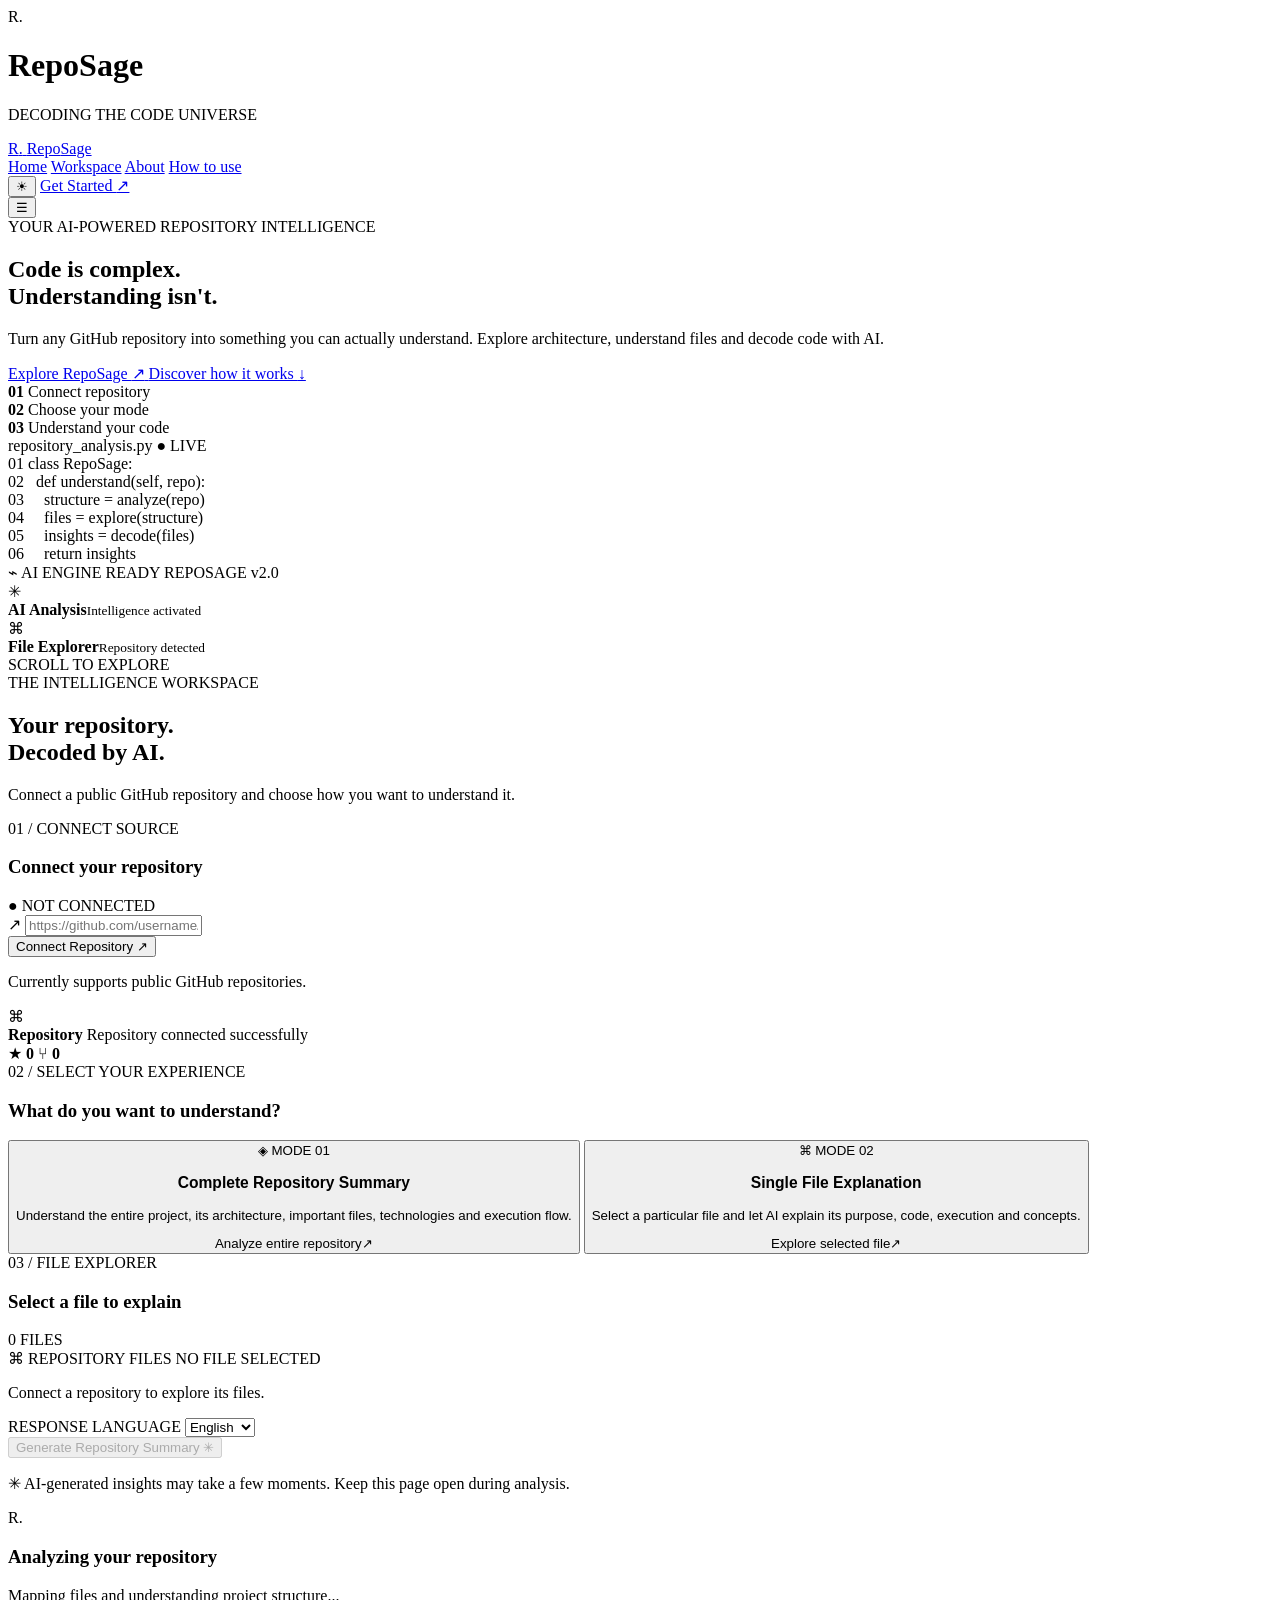
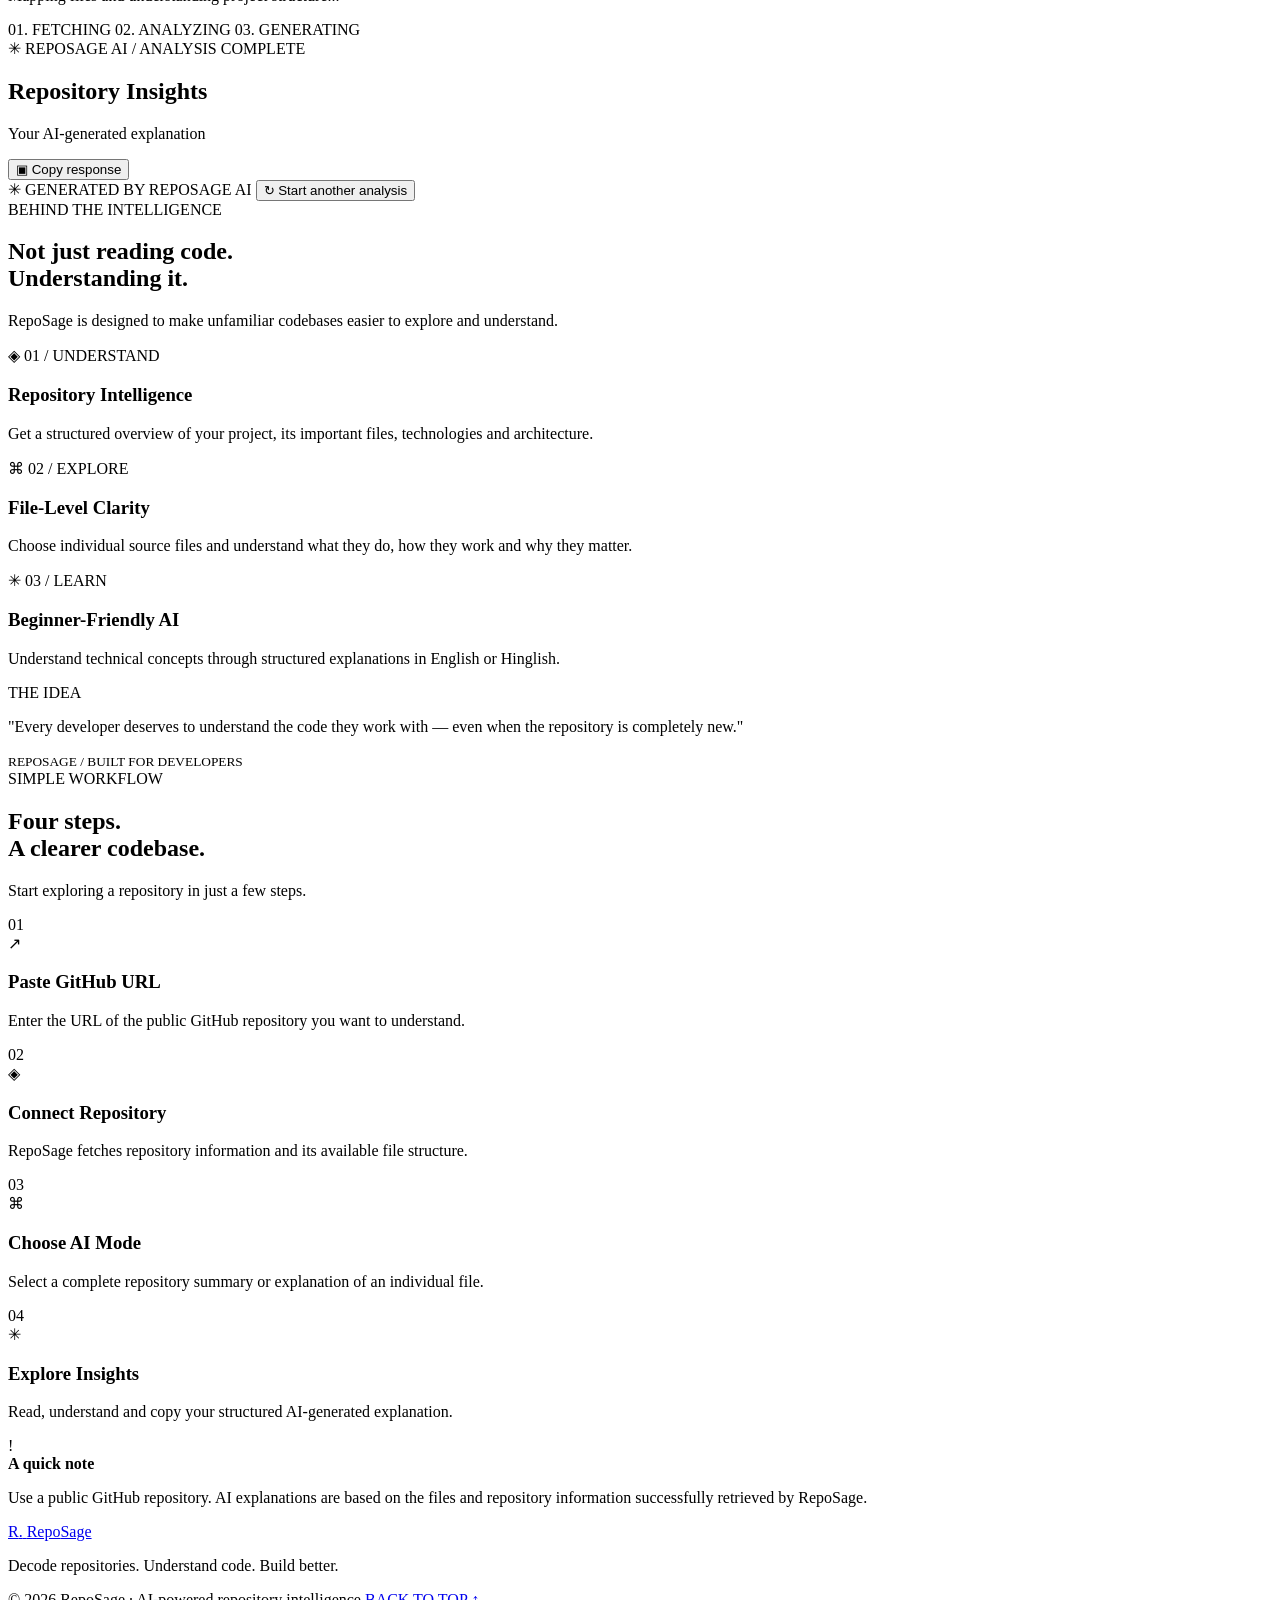
==== frontend/index.html @ 848a6dfa "HTML is created" ====
<!DOCTYPE html>
<html lang="en">
<head>
    <meta charset="UTF-8">
    <meta name="viewport" content="width=device-width, initial-scale=1.0">
    <meta name="theme-color" content="#080c0a">
    <title>RepoSage — Understand Any Repository</title>

    <link rel="preconnect" href="https://fonts.googleapis.com">
    <link rel="preconnect" href="https://fonts.gstatic.com" crossorigin>
    <link href="https://fonts.googleapis.com/css2?family=DM+Mono:wght@400;500&family=Space+Grotesk:wght@400;500;600;700&display=swap" rel="stylesheet">

    <link rel="stylesheet" href="style.css">
</head>
<body>

    <div class="intro-screen" id="introScreen">
        <div class="intro-orbit"></div>
        <div class="intro-content">
            <div class="intro-symbol">R<span>.</span></div>
            <h1>RepoSage</h1>
            <p>DECODING THE CODE UNIVERSE</p>
            <div class="intro-progress"><span></span></div>
        </div>
    </div>

    <div class="ambient ambient-one"></div>
    <div class="ambient ambient-two"></div>
    <div class="noise"></div>

    <header class="navbar" id="navbar">
        <a href="#home" class="brand">
            <span class="brand-icon">R<span>.</span></span>
            <span>Repo<span class="brand-accent">Sage</span></span>
        </a>

        <nav class="nav-links">
            <a href="#home" class="nav-link active">Home</a>
            <a href="#workspace" class="nav-link">Workspace</a>
            <a href="#about" class="nav-link">About</a>
            <a href="#how" class="nav-link">How to use</a>
        </nav>

        <div class="nav-actions">
            <button class="theme-toggle" id="themeToggle" aria-label="Toggle theme">
                <span id="themeIcon">☀</span>
            </button>
            <a href="#workspace" class="nav-cta">Get Started <span>↗</span></a>
        </div>

        <button class="mobile-menu" id="mobileMenu" aria-label="Open menu">☰</button>
    </header>

    <main>

        <!-- HERO -->
        <section class="hero section" id="home">
            <div class="hero-grid"></div>

            <div class="hero-content reveal">
                <div class="eyebrow">
                    <span class="live-dot"></span>
                    YOUR AI-POWERED REPOSITORY INTELLIGENCE
                </div>

                <h1>
                    Code is complex.<br>
                    <span class="gradient-text">Understanding</span> isn't.
                </h1>

                <p class="hero-description">
                    Turn any GitHub repository into something you can actually understand.
                    Explore architecture, understand files and decode code with AI.
                </p>

                <div class="hero-buttons">
                    <a href="#workspace" class="primary-button">
                        Explore RepoSage <span>↗</span>
                    </a>
                    <a href="#how" class="secondary-button">
                        Discover how it works <span>↓</span>
                    </a>
                </div>

                <div class="hero-stats">
                    <div>
                        <strong>01</strong>
                        <span>Connect repository</span>
                    </div>
                    <div>
                        <strong>02</strong>
                        <span>Choose your mode</span>
                    </div>
                    <div>
                        <strong>03</strong>
                        <span>Understand your code</span>
                    </div>
                </div>
            </div>

            <div class="hero-visual reveal">
                <div class="visual-glow"></div>
                <div class="code-window">
                    <div class="window-top">
                        <div class="window-dots"><i></i><i></i><i></i></div>
                        <span>repository_analysis.py</span>
                        <span class="window-status">● LIVE</span>
                    </div>
                    <div class="code-content">
                        <div><span class="line-number">01</span> <span class="code-purple">class</span> <span class="code-green">RepoSage</span>:</div>
                        <div><span class="line-number">02</span> &nbsp;&nbsp;<span class="code-purple">def</span> <span class="code-yellow">understand</span>(self, repo):</div>
                        <div><span class="line-number">03</span> &nbsp;&nbsp;&nbsp;&nbsp;structure = <span class="code-blue">analyze</span>(repo)</div>
                        <div><span class="line-number">04</span> &nbsp;&nbsp;&nbsp;&nbsp;files = <span class="code-blue">explore</span>(structure)</div>
                        <div><span class="line-number">05</span> &nbsp;&nbsp;&nbsp;&nbsp;insights = <span class="code-blue">decode</span>(files)</div>
                        <div><span class="line-number">06</span> &nbsp;&nbsp;&nbsp;&nbsp;<span class="code-purple">return</span> insights</div>
                        <div class="code-cursor"></div>
                    </div>
                    <div class="window-bottom">
                        <span>⌁ AI ENGINE READY</span>
                        <span>REPOSAGE v2.0</span>
                    </div>
                </div>

                <div class="floating-card floating-one">
                    <span class="floating-icon">✳</span>
                    <div><strong>AI Analysis</strong><small>Intelligence activated</small></div>
                </div>
                <div class="floating-card floating-two">
                    <span class="floating-icon red-icon">⌘</span>
                    <div><strong>File Explorer</strong><small>Repository detected</small></div>
                </div>
            </div>

            <div class="hero-scroll">
                <span></span> SCROLL TO EXPLORE
            </div>
        </section>

        <!-- WORKSPACE -->
        <section class="workspace section" id="workspace">
            <div class="section-heading reveal">
                <div class="eyebrow"><span class="live-dot"></span> THE INTELLIGENCE WORKSPACE</div>
                <h2>Your repository.<br><span class="gradient-text">Decoded by AI.</span></h2>
                <p>Connect a public GitHub repository and choose how you want to understand it.</p>
            </div>

            <div class="workspace-panel reveal">

                <div class="workspace-top">
                    <div>
                        <span class="panel-label">01 / CONNECT SOURCE</span>
                        <h3>Connect your repository</h3>
                    </div>
                    <span class="connection-badge" id="connectionBadge">● NOT CONNECTED</span>
                </div>

                <div class="repo-input-row">
                    <div class="input-wrap">
                        <span class="input-prefix">↗</span>
                        <input type="url" id="repoUrl" placeholder="https://github.com/username/repository" autocomplete="off">
                    </div>
                    <button class="primary-button connect-button" id="connectBtn">
                        <span>Connect Repository</span> <span>↗</span>
                    </button>
                </div>
                <p class="input-hint">Currently supports public GitHub repositories.</p>

                <div class="repo-info hidden" id="repoInfo">
                    <div class="repo-info-icon">⌘</div>
                    <div class="repo-info-text">
                        <strong id="repoName">Repository</strong>
                        <span id="repoDescription">Repository connected successfully</span>
                    </div>
                    <div class="repo-metrics">
                        <span>★ <b id="repoStars">0</b></span>
                        <span>⑂ <b id="repoForks">0</b></span>
                    </div>
                </div>

                <div class="workspace-divider"></div>

                <div class="workspace-top mode-heading">
                    <div>
                        <span class="panel-label">02 / SELECT YOUR EXPERIENCE</span>
                        <h3>What do you want to understand?</h3>
                    </div>
                </div>

                <div class="mode-grid">
                    <button class="mode-card selected" data-mode="summary" id="summaryMode">
                        <div class="mode-card-top">
                            <span class="mode-icon">◈</span>
                            <span class="mode-number">MODE 01</span>
                        </div>
                        <h3>Complete Repository Summary</h3>
                        <p>Understand the entire project, its architecture, important files, technologies and execution flow.</p>
                        <div class="mode-footer"><span>Analyze entire repository</span><span>↗</span></div>
                    </button>

                    <button class="mode-card" data-mode="file" id="fileMode">
                        <div class="mode-card-top">
                            <span class="mode-icon red-icon">⌘</span>
                            <span class="mode-number">MODE 02</span>
                        </div>
                        <h3>Single File Explanation</h3>
                        <p>Select a particular file and let AI explain its purpose, code, execution and concepts.</p>
                        <div class="mode-footer"><span>Explore selected file</span><span>↗</span></div>
                    </button>
                </div>

                <div class="file-selection hidden" id="fileSelection">
                    <div class="file-selection-heading">
                        <div>
                            <span class="panel-label">03 / FILE EXPLORER</span>
                            <h3>Select a file to explain</h3>
                        </div>
                        <span class="file-count" id="fileCount">0 FILES</span>
                    </div>

                    <div class="file-explorer">
                        <div class="file-explorer-top">
                            <span>⌘ REPOSITORY FILES</span>
                            <span id="selectedFileLabel">NO FILE SELECTED</span>
                        </div>
                        <div id="fileList" class="file-list">
                            <p class="empty-files">Connect a repository to explore its files.</p>
                        </div>
                    </div>
                </div>

                <div class="run-options">
                    <div class="language-option">
                        <label for="languageSelect">RESPONSE LANGUAGE</label>
                        <select id="languageSelect">
                            <option value="English">English</option>
                            <option value="Hinglish">Hinglish</option>
                        </select>
                    </div>
                    <button class="primary-button run-button" id="runBtn" disabled>
                        <span id="runButtonText">Generate Repository Summary</span>
                        <span>✳</span>
                    </button>
                </div>

                <p class="workspace-note">✳ AI-generated insights may take a few moments. Keep this page open during analysis.</p>
            </div>

            <!-- LOADER -->
            <div class="analysis-loader hidden" id="analysisLoader">
                <div class="loader-orbit">
                    <div class="loader-core">R<span>.</span></div>
                </div>
                <h3 id="loaderTitle">Analyzing your repository</h3>
                <p id="loaderDescription">Mapping files and understanding project structure...</p>
                <div class="loader-progress"><span></span></div>
                <div class="loader-steps">
                    <span class="loader-step active">01. FETCHING</span>
                    <span class="loader-step">02. ANALYZING</span>
                    <span class="loader-step">03. GENERATING</span>
                </div>
            </div>

            <!-- RESULT -->
            <div class="result-panel hidden" id="resultPanel">
                <div class="result-top">
                    <div>
                        <span class="panel-label">✳ REPOSAGE AI / ANALYSIS COMPLETE</span>
                        <h2 id="resultTitle">Repository Insights</h2>
                        <p id="resultMeta">Your AI-generated explanation</p>
                    </div>
                    <button class="secondary-button copy-result" id="copyResult">▣ Copy response</button>
                </div>
                <div class="result-content" id="resultContent"></div>
                <div class="result-bottom">
                    <span>✳ GENERATED BY REPOSAGE AI</span>
                    <button class="text-button" id="newAnalysis">↻ Start another analysis</button>
                </div>
            </div>
        </section>

        <!-- ABOUT -->
        <section class="about section" id="about">
            <div class="section-heading reveal">
                <div class="eyebrow"><span class="live-dot"></span> BEHIND THE INTELLIGENCE</div>
                <h2>Not just reading code.<br><span class="gradient-text">Understanding it.</span></h2>
                <p>RepoSage is designed to make unfamiliar codebases easier to explore and understand.</p>
            </div>

            <div class="about-grid">
                <article class="about-card reveal">
                    <span class="about-icon">◈</span>
                    <span class="panel-label">01 / UNDERSTAND</span>
                    <h3>Repository Intelligence</h3>
                    <p>Get a structured overview of your project, its important files, technologies and architecture.</p>
                </article>
                <article class="about-card reveal">
                    <span class="about-icon red-icon">⌘</span>
                    <span class="panel-label">02 / EXPLORE</span>
                    <h3>File-Level Clarity</h3>
                    <p>Choose individual source files and understand what they do, how they work and why they matter.</p>
                </article>
                <article class="about-card reveal">
                    <span class="about-icon">✳</span>
                    <span class="panel-label">03 / LEARN</span>
                    <h3>Beginner-Friendly AI</h3>
                    <p>Understand technical concepts through structured explanations in English or Hinglish.</p>
                </article>
            </div>

            <div class="about-statement reveal">
                <span>THE IDEA</span>
                <p>"Every developer deserves to understand the code they work with — even when the repository is completely new."</p>
                <div class="statement-line"></div>
                <small>REPOSAGE / BUILT FOR DEVELOPERS</small>
            </div>
        </section>

        <!-- HOW TO USE -->
        <section class="how section" id="how">
            <div class="section-heading reveal">
                <div class="eyebrow"><span class="live-dot"></span> SIMPLE WORKFLOW</div>
                <h2>Four steps.<br><span class="gradient-text">A clearer codebase.</span></h2>
                <p>Start exploring a repository in just a few steps.</p>
            </div>

            <div class="steps">
                <article class="step-card reveal">
                    <span class="step-number">01</span>
                    <div class="step-icon">↗</div>
                    <h3>Paste GitHub URL</h3>
                    <p>Enter the URL of the public GitHub repository you want to understand.</p>
                </article>
                <article class="step-card reveal">
                    <span class="step-number">02</span>
                    <div class="step-icon">◈</div>
                    <h3>Connect Repository</h3>
                    <p>RepoSage fetches repository information and its available file structure.</p>
                </article>
                <article class="step-card reveal">
                    <span class="step-number">03</span>
                    <div class="step-icon">⌘</div>
                    <h3>Choose AI Mode</h3>
                    <p>Select a complete repository summary or explanation of an individual file.</p>
                </article>
                <article class="step-card reveal">
                    <span class="step-number">04</span>
                    <div class="step-icon">✳</div>
                    <h3>Explore Insights</h3>
                    <p>Read, understand and copy your structured AI-generated explanation.</p>
                </article>
            </div>

            <div class="how-note reveal">
                <span>!</span>
                <div>
                    <strong>A quick note</strong>
                    <p>Use a public GitHub repository. AI explanations are based on the files and repository information successfully retrieved by RepoSage.</p>
                </div>
            </div>
        </section>

    </main>

    <footer class="footer">
        <a href="#home" class="brand">
            <span class="brand-icon">R<span>.</span></span>
            <span>Repo<span class="brand-accent">Sage</span></span>
        </a>
        <p>Decode repositories. Understand code. Build better.</p>
        <div class="footer-bottom">
            <span>© 2026 RepoSage · AI-powered repository intelligence</span>
            <a href="#home">BACK TO TOP ↑</a>
        </div>
    </footer>

    <div class="toast" id="toast"></div>

    <script src="script.js"></script>
</body>
</html>
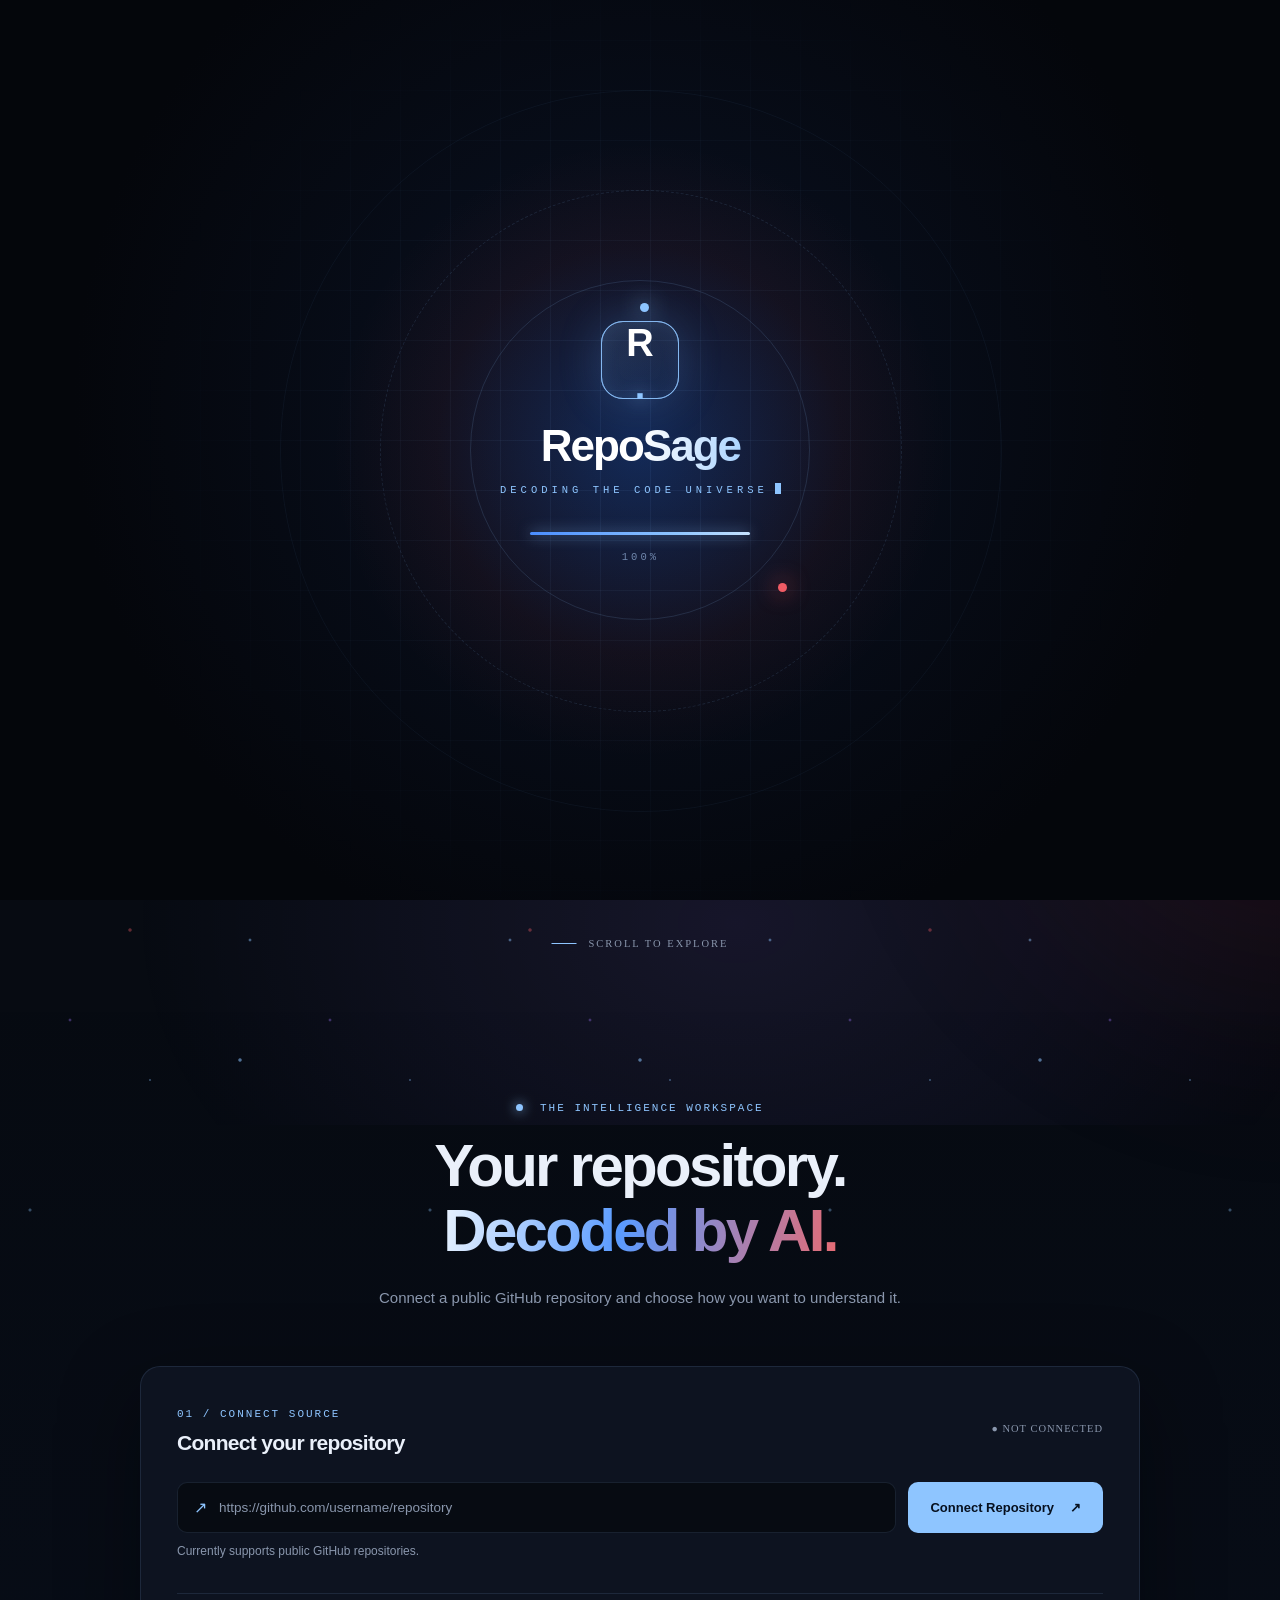
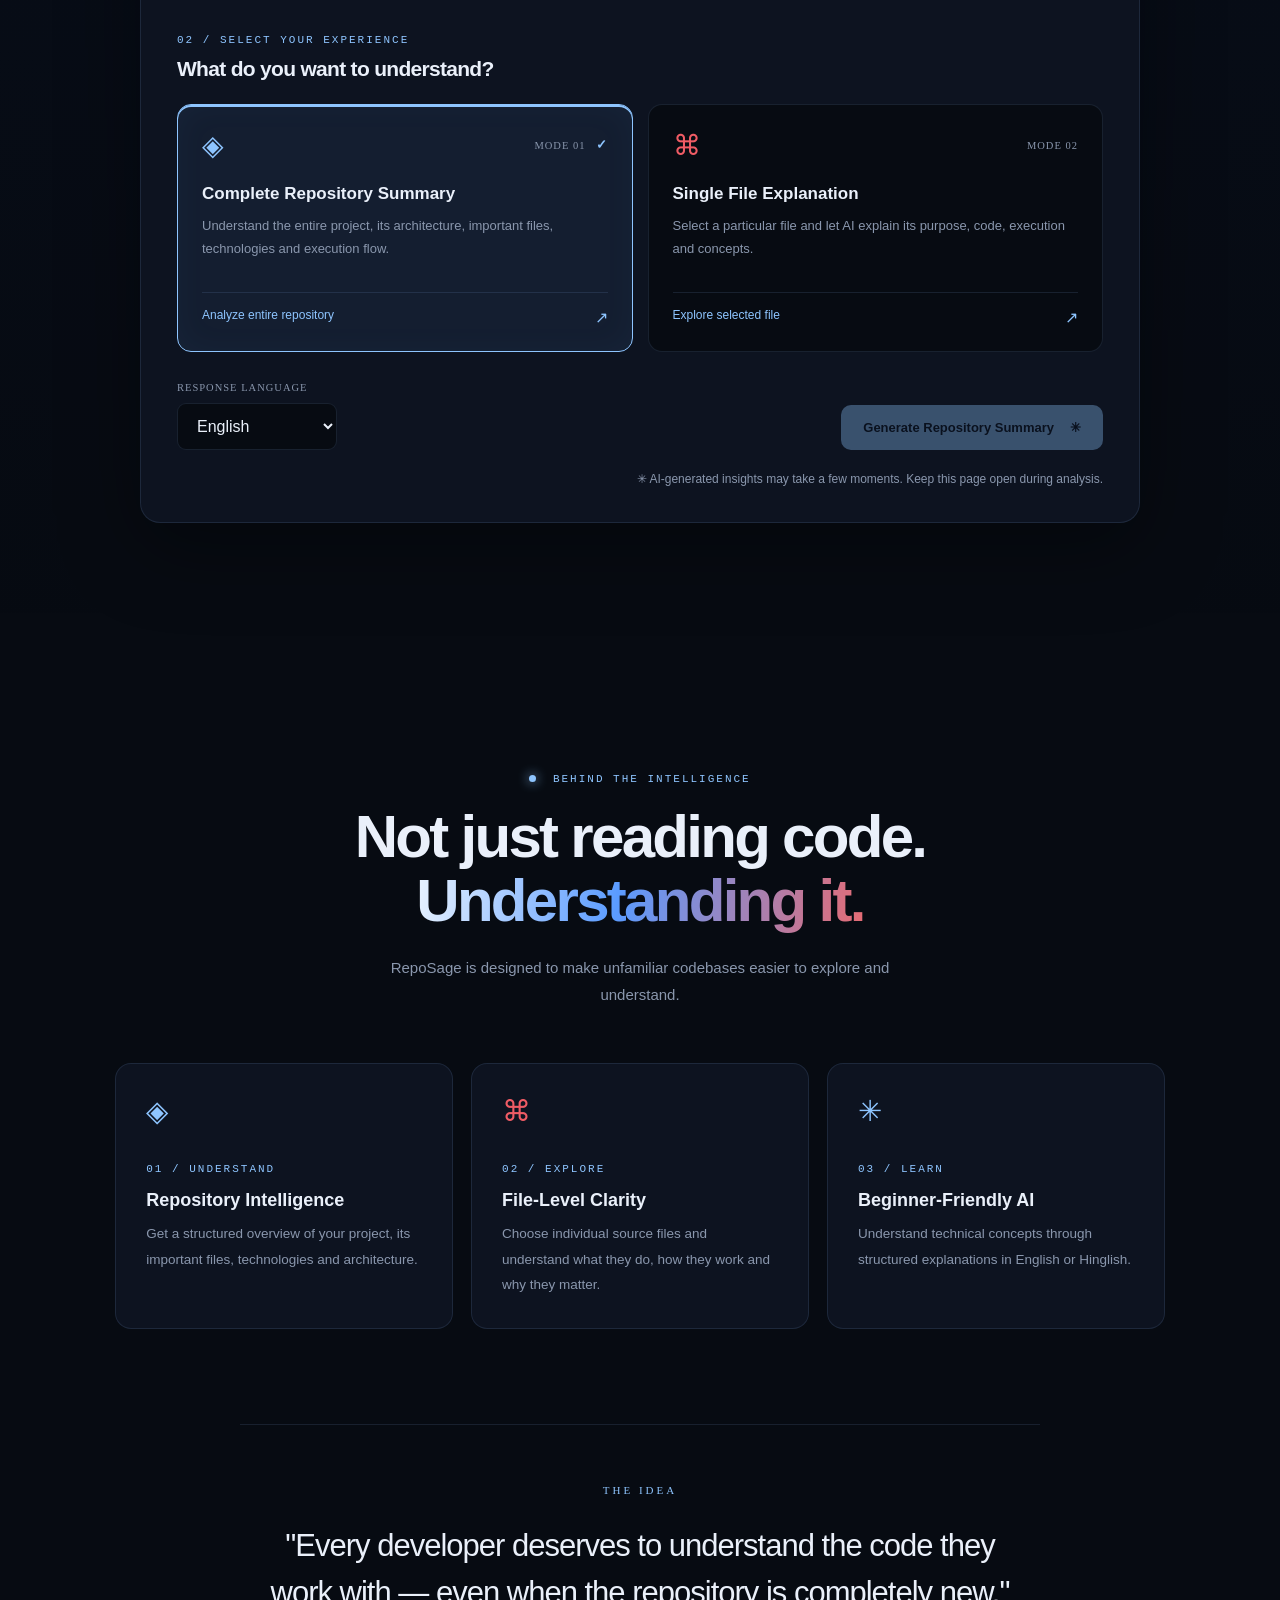
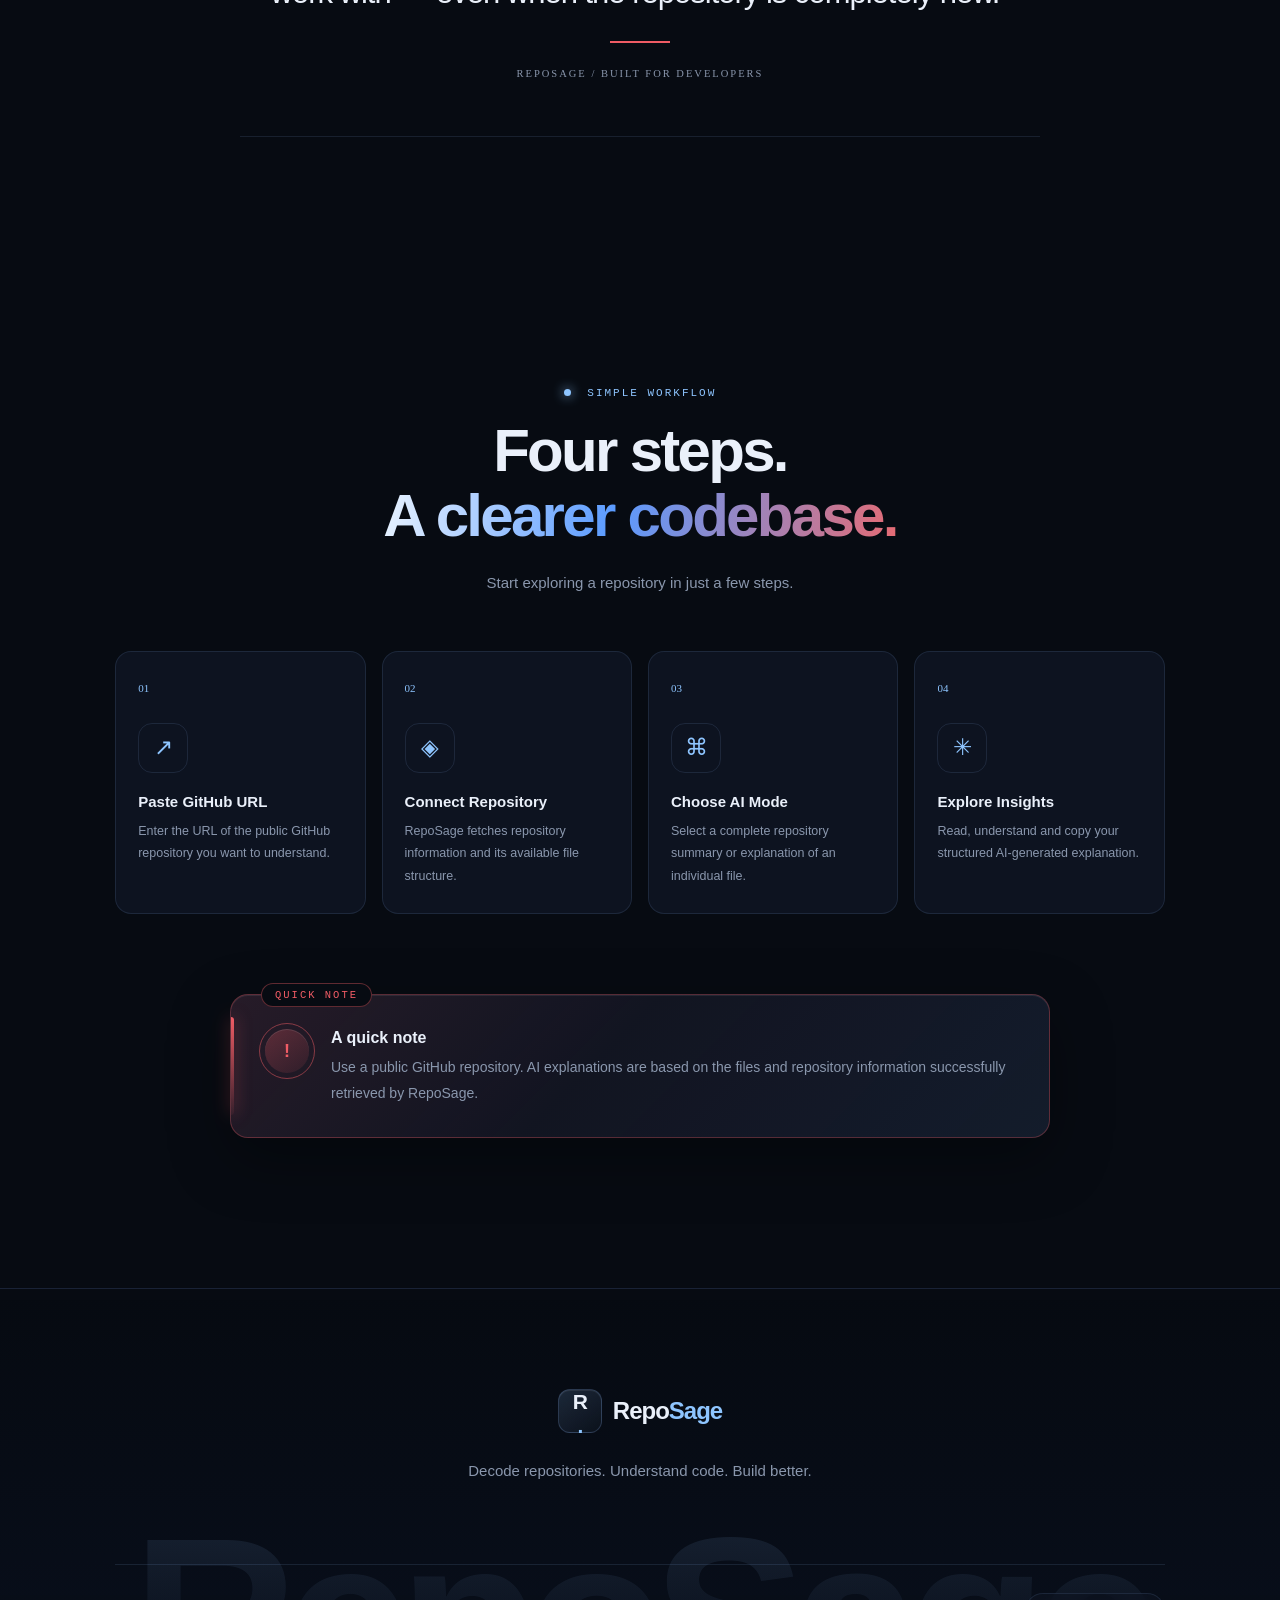
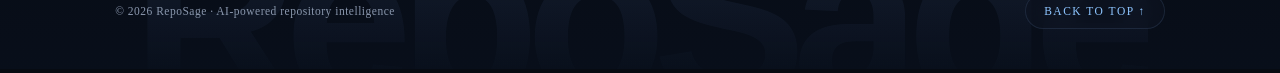
==== commit 2cced66a: "chat bot completed" ====
--- a/frontend/index.html
+++ b/frontend/index.html
@@ -39,6 +39,9 @@
             <a href="#workspace" class="nav-link">Workspace</a>
             <a href="#about" class="nav-link">About</a>
             <a href="#how" class="nav-link">How to use</a>
+            <a href="chat.html" class="nav-link ai-chat-link">
+                ✦ AI Chat
+            </a>
         </nav>
 
         <div class="nav-actions">
--- a/frontend/style.css
+++ b/frontend/style.css
@@ -0,0 +1,1409 @@
+/* ==========================================================
+   REPOSAGE 2.0 — STYLESHEET
+   ========================================================== */
+
+:root {
+    --bg: #070b12;
+    --surface: #0d1320;
+    --surface-2: #121a2a;
+    --text: #eaf0fa;
+    --muted: #8a97ad;
+    --accent: #8ec5ff;
+    --accent-dark: #4a8dff;
+    --red: #f05c65;
+    --border: rgba(140, 180, 240, .13);
+    --shadow: rgba(0, 0, 0, .35);
+    --font: "Space Grotesk", sans-serif;
+
+    /* glass */
+    --glass: rgba(14, 20, 34, .50);
+    --glass-strong: rgba(9, 13, 24, .74);
+    --glass-border: rgba(150, 190, 255, .20);
+    --glass-hi: rgba(255, 255, 255, .08);
+    --nav-solid: rgba(9, 13, 24, .96);
+
+    /* motion background */
+    --dot: 142, 197, 255;
+    --aurora-1: rgba(50, 120, 255, .20);
+    --aurora-2: rgba(240, 80, 100, .12);
+    --aurora-3: rgba(160, 120, 255, .10);
+    --grid-line: rgba(142, 197, 255, .07);
+
+    --ease: cubic-bezier(.2, .8, .2, 1);
+
+    /* card hover FX */
+    --ring: rgba(255, 255, 255, .17);
+    --sweep-core: rgba(255, 255, 255, .30);
+    --sweep-edge: rgba(255, 255, 255, .08);
+}
+
+[data-theme="light"] {
+    --bg: #f1f5fc;
+    --surface: #ffffff;
+    --surface-2: #e6edf9;
+    --text: #131d33;
+    --muted: #55637f;
+    --accent: #2a6bf0;
+    --accent-dark: #1b4fcf;
+    --red: #cf3c4a;
+    --border: rgba(25, 60, 140, .16);
+    --shadow: rgba(20, 40, 90, .10);
+
+    --glass: rgba(255, 255, 255, .55);
+    --glass-strong: rgba(255, 255, 255, .78);
+    --glass-border: rgba(25, 60, 140, .18);
+    --glass-hi: rgba(255, 255, 255, .85);
+    --nav-solid: rgba(255, 255, 255, .97);
+
+    --dot: 42, 107, 240;
+    --aurora-1: rgba(50, 120, 255, .22);
+    --aurora-2: rgba(240, 90, 110, .12);
+    --aurora-3: rgba(140, 90, 255, .14);
+    --grid-line: rgba(42, 107, 240, .08);
+
+    --ring: rgba(42, 107, 240, .24);
+    --sweep-core: rgba(42, 107, 240, .20);
+    --sweep-edge: rgba(42, 107, 240, .06);
+}
+
+* {
+    margin: 0;
+    padding: 0;
+    box-sizing: border-box;
+}
+
+html { scroll-behavior: smooth; scroll-padding-top: 100px; }
+
+body {
+    font-family: var(--font);
+    background: var(--bg);
+    color: var(--text);
+    overflow-x: hidden;
+    transition: background .35s, color .35s;
+}
+
+button, input, select { font: inherit; }
+button, a { -webkit-tap-highlight-color: transparent; }
+a { color: inherit; text-decoration: none; }
+button { cursor: pointer; }
+.hidden { display: none !important; }
+
+::selection { background: var(--accent); color: #06101f; }
+
+:focus-visible { outline: 2px solid var(--accent); outline-offset: 3px; }
+.input-wrap input:focus-visible { outline: none; }
+
+/* ==========================================================
+   MOTION BACKGROUND
+   ========================================================== */
+
+/* aurora */
+body::before {
+    content: "";
+    position: fixed;
+    inset: -25%;
+    z-index: -4;
+    pointer-events: none;
+    background:
+        radial-gradient(40% 40% at 25% 25%, var(--aurora-1), transparent 70%),
+        radial-gradient(35% 35% at 78% 30%, var(--aurora-2), transparent 70%),
+        radial-gradient(45% 45% at 55% 85%, var(--aurora-3), transparent 70%);
+    animation: auroraDrift 26s ease-in-out infinite alternate;
+}
+
+/* drifting grid */
+body::after {
+    content: "";
+    position: fixed;
+    top: -64px;
+    left: 0;
+    width: 100%;
+    height: calc(100% + 64px);
+    z-index: -3;
+    pointer-events: none;
+    background-image:
+        linear-gradient(var(--grid-line) 1px, transparent 1px),
+        linear-gradient(90deg, var(--grid-line) 1px, transparent 1px);
+    background-size: 64px 64px;
+    -webkit-mask-image: radial-gradient(ellipse 80% 70% at 50% 40%, #000 20%, transparent 85%);
+    mask-image: radial-gradient(ellipse 80% 70% at 50% 40%, #000 20%, transparent 85%);
+    animation: gridDrift 10s linear infinite;
+}
+
+/* floating particles — slow layer */
+html::before {
+    content: "";
+    position: fixed;
+    left: 0;
+    top: 0;
+    width: 100%;
+    height: calc(100% + 400px);
+    z-index: -2;
+    pointer-events: none;
+    background-image:
+        radial-gradient(circle, rgba(var(--dot), .55) 1.2px, transparent 2.2px),
+        radial-gradient(circle, rgba(var(--dot), .35) 1px, transparent 2px),
+        radial-gradient(circle, rgba(240, 92, 101, .38) 1.2px, transparent 2.2px);
+    background-size: 400px 400px;
+    background-position: 40px 60px, 230px 210px, 330px 330px;
+    animation: particlesRise 70s linear infinite;
+}
+
+/* floating particles — fast layer */
+html::after {
+    content: "";
+    position: fixed;
+    left: 0;
+    top: 0;
+    width: 100%;
+    height: calc(100% + 260px);
+    z-index: -2;
+    pointer-events: none;
+    background-image:
+        radial-gradient(circle, rgba(var(--dot), .45) 1px, transparent 1.8px),
+        radial-gradient(circle, rgba(var(--dot), .30) .8px, transparent 1.6px),
+        radial-gradient(circle, rgba(160, 120, 255, .35) 1px, transparent 1.8px);
+    background-size: 260px 260px;
+    background-position: 120px 30px, 20px 170px, 200px 110px;
+    animation: particlesRise2 38s linear infinite, twinkle 5s ease-in-out infinite alternate;
+}
+
+@keyframes auroraDrift {
+    0%   { transform: translate3d(0, 0, 0) rotate(0deg) scale(1); }
+    50%  { transform: translate3d(4%, -3%, 0) rotate(8deg) scale(1.12); }
+    100% { transform: translate3d(-4%, 4%, 0) rotate(-6deg) scale(1.05); }
+}
+@keyframes gridDrift { to { transform: translateY(64px); } }
+@keyframes particlesRise { to { transform: translateY(-400px); } }
+@keyframes particlesRise2 { to { transform: translateY(-260px); } }
+@keyframes twinkle { from { opacity: .45; } to { opacity: 1; } }
+
+.noise {
+    position: fixed;
+    inset: 0;
+    z-index: 100;
+    pointer-events: none;
+    opacity: .025;
+    background-image: url("data:image/svg+xml,%3Csvg viewBox='0 0 180 180' xmlns='http://www.w3.org/2000/svg'%3E%3Cfilter id='n'%3E%3CfeTurbulence type='fractalNoise' baseFrequency='.8' numOctaves='3' stitchTiles='stitch'/%3E%3C/filter%3E%3Crect width='100%25' height='100%25' filter='url(%23n)' opacity='.5'/%3E%3C/svg%3E");
+}
+
+.ambient {
+    position: fixed;
+    width: 520px;
+    height: 520px;
+    border-radius: 50%;
+    filter: blur(130px);
+    opacity: .15;
+    pointer-events: none;
+    z-index: -1;
+    animation: ambientFloat 12s ease-in-out infinite alternate;
+}
+.ambient-one { background: #4a8dff; top: 5%; left: -250px; }
+.ambient-two { background: #a51f36; right: -280px; top: 50%; animation-delay: -5s; }
+
+@keyframes ambientFloat {
+    from { transform: translate(0, 0) scale(.9); }
+    to { transform: translate(100px, 80px) scale(1.25); }
+}
+
+/* ==========================================================
+   INTRO / STARTING ANIMATION
+   ========================================================== */
+
+@property --pct {
+    syntax: "<integer>";
+    initial-value: 0;
+    inherits: false;
+}
+
+.intro-screen {
+    position: fixed;
+    inset: 0;
+    overflow: hidden;
+    background: radial-gradient(circle at 50% 45%, #0a1224 0%, #04060b 70%);
+    z-index: 1000;
+    display: grid;
+    place-items: center;
+    clip-path: circle(150% at 50% 50%);
+    transition: clip-path 1.1s cubic-bezier(.77, 0, .18, 1), opacity .4s ease .7s, visibility 0s linear 1.2s;
+}
+.intro-screen.hide {
+    clip-path: circle(0% at 50% 50%);
+    opacity: 0;
+    visibility: hidden;
+    pointer-events: none;
+}
+
+/* moving grid */
+.intro-screen::before {
+    content: "";
+    position: absolute;
+    inset: -60px 0;
+    z-index: 0;
+    background-image:
+        linear-gradient(rgba(142, 197, 255, .08) 1px, transparent 1px),
+        linear-gradient(90deg, rgba(142, 197, 255, .08) 1px, transparent 1px);
+    background-size: 50px 50px;
+    -webkit-mask-image: radial-gradient(circle at center, #000 0%, transparent 62%);
+    mask-image: radial-gradient(circle at center, #000 0%, transparent 62%);
+    animation: introGrid 5s linear infinite;
+}
+
+/* breathing glow */
+.intro-screen::after {
+    content: "";
+    position: absolute;
+    top: 50%;
+    left: 50%;
+    width: 640px;
+    height: 640px;
+    margin: -320px 0 0 -320px;
+    border-radius: 50%;
+    z-index: 1;
+    pointer-events: none;
+    background: radial-gradient(circle, rgba(50, 120, 255, .24), rgba(240, 80, 100, .05) 45%, transparent 68%);
+    animation: introGlow 3s ease-in-out infinite alternate;
+}
+
+.intro-content {
+    text-align: center;
+    position: relative;
+    z-index: 3;
+    animation: introAppear 1s ease both;
+}
+.intro-screen.hide .intro-content { animation: introExit .6s ease forwards; }
+
+/* extra rings around the logo block */
+.intro-content::before,
+.intro-content::after {
+    content: "";
+    position: absolute;
+    top: 50%;
+    left: 50%;
+    border-radius: 50%;
+    pointer-events: none;
+    z-index: -1;
+}
+.intro-content::before {
+    width: 520px; height: 520px;
+    margin: -260px 0 0 -260px;
+    border: 1px dashed rgba(142, 197, 255, .12);
+    animation: spinReverse 28s linear infinite;
+}
+.intro-content::after {
+    width: 720px; height: 720px;
+    margin: -360px 0 0 -360px;
+    border: 1px solid rgba(142, 197, 255, .05);
+    animation: ringBreath 4s ease-in-out infinite;
+}
+
+.intro-symbol {
+    position: relative;
+    width: 78px;
+    height: 78px;
+    margin: auto auto 22px;
+    border: 1px solid rgba(142, 197, 255, .6);
+    border-radius: 22px;
+    display: grid;
+    place-items: center;
+    font-size: 38px;
+    font-weight: 700;
+    color: #fff;
+    background: linear-gradient(145deg, rgba(142, 197, 255, .14), rgba(142, 197, 255, .02));
+    box-shadow: 0 0 45px rgba(120, 180, 255, .2), inset 0 0 20px rgba(120, 180, 255, .1);
+    animation: logoPulse 2s infinite, symbolPop 1s cubic-bezier(.2, 1.4, .4, 1) both;
+}
+.intro-symbol::before,
+.intro-symbol::after {
+    content: "";
+    position: absolute;
+    inset: -1px;
+    border-radius: 22px;
+    border: 1px solid rgba(142, 197, 255, .55);
+    pointer-events: none;
+    animation: sonar 2.4s ease-out infinite;
+}
+.intro-symbol::after { animation-delay: 1.2s; }
+.intro-symbol span, .brand-icon span { color: var(--accent); }
+.intro-symbol span { text-shadow: 0 0 18px rgba(142, 197, 255, .9); }
+
+.intro-content h1 {
+    font-size: 44px;
+    letter-spacing: -2px;
+    background: linear-gradient(100deg, #ffffff 20%, #8ec5ff 40%, #ffffff 60%);
+    background-size: 250% 100%;
+    -webkit-background-clip: text;
+    background-clip: text;
+    color: transparent;
+    animation: titleReveal 1.2s .3s var(--ease) both, titleShine 3s 1.5s linear infinite;
+}
+.intro-content p {
+    color: #8ec5ff;
+    font: 10.5px "DM Mono", monospace;
+    letter-spacing: 4px;
+    margin-top: 12px;
+    animation: introRise .9s .8s var(--ease) both;
+}
+.intro-content p::after {
+    content: "";
+    display: inline-block;
+    width: 6px;
+    height: 11px;
+    margin-left: 7px;
+    vertical-align: -1px;
+    background: #8ec5ff;
+    animation: blink .8s infinite;
+}
+
+.intro-progress {
+    position: relative;
+    width: 220px;
+    height: 3px;
+    border-radius: 3px;
+    background: #16233d;
+    margin: 36px auto 44px;
+    animation: introRise .9s 1s var(--ease) both;
+}
+.intro-progress span {
+    display: block;
+    height: 100%;
+    border-radius: 3px;
+    transform-origin: left;
+    transform: scaleX(0);
+    background: linear-gradient(90deg, #4a8dff, #8ec5ff, #ffffff, #8ec5ff);
+    background-size: 200% 100%;
+    box-shadow: 0 0 14px rgba(142, 197, 255, .7);
+    animation: introProgress 2.2s cubic-bezier(.5, 0, .2, 1) forwards, shimmer 1.2s linear infinite;
+}
+.intro-progress::after {
+    content: counter(pct) "%";
+    counter-reset: pct var(--pct);
+    position: absolute;
+    top: calc(100% + 16px);
+    left: 50%;
+    transform: translateX(-50%);
+    font: 10.5px "DM Mono", monospace;
+    letter-spacing: 3px;
+    color: #7088ad;
+    animation: pctCount 2.2s cubic-bezier(.5, 0, .2, 1) forwards;
+}
+
+.intro-orbit {
+    position: absolute;
+    top: 50%;
+    left: 50%;
+    width: 340px;
+    height: 340px;
+    margin: -170px 0 0 -170px;
+    z-index: 2;
+    border: 1px solid rgba(142, 197, 255, .14);
+    border-radius: 50%;
+    animation: spin 15s linear infinite;
+}
+.intro-orbit::before, .intro-orbit::after {
+    content: "";
+    position: absolute;
+    width: 9px;
+    height: 9px;
+    border-radius: 50%;
+    background: var(--accent);
+    top: 22px;
+    left: 50%;
+    box-shadow: 0 0 22px var(--accent);
+}
+.intro-orbit::after { top: auto; left: auto; bottom: 27px; right: 22px; background: var(--red); box-shadow: 0 0 22px var(--red); }
+
+@keyframes introProgress { from { transform: scaleX(0); } to { transform: scaleX(1); } }
+@keyframes pctCount { from { --pct: 0; } to { --pct: 100; } }
+@keyframes shimmer { to { background-position: -200% 0; } }
+@keyframes logoPulse { 50% { box-shadow: 0 0 70px rgba(120, 180, 255, .42), inset 0 0 26px rgba(120, 180, 255, .18); } }
+@keyframes symbolPop { from { opacity: 0; transform: scale(.3) rotate(-25deg); } to { opacity: 1; transform: none; } }
+@keyframes sonar { from { transform: scale(1); opacity: .7; } to { transform: scale(2.6); opacity: 0; } }
+@keyframes titleReveal { from { opacity: 0; letter-spacing: 16px; filter: blur(12px); } to { opacity: 1; letter-spacing: -2px; filter: blur(0); } }
+@keyframes titleShine { to { background-position: -150% 0; } }
+@keyframes introRise { from { opacity: 0; transform: translateY(14px); } to { opacity: 1; transform: none; } }
+@keyframes introAppear { from { opacity: 0; transform: translateY(20px) scale(.94); } to { opacity: 1; transform: none; } }
+@keyframes introExit { to { opacity: 0; transform: scale(1.2); filter: blur(6px); } }
+@keyframes introGrid { to { transform: translateY(50px); } }
+@keyframes introGlow { from { opacity: .6; transform: scale(.9); } to { opacity: 1; transform: scale(1.12); } }
+@keyframes ringBreath { 50% { transform: scale(1.06); opacity: .5; } }
+@keyframes spin { to { transform: rotate(360deg); } }
+@keyframes spinReverse { to { transform: rotate(-360deg); } }
+
+/* ==========================================================
+   NAVBAR — GLASSMORPHISM
+   ========================================================== */
+
+.navbar {
+    position: fixed;
+    top: 14px;
+    left: 0;
+    right: 0;
+    margin: 0 auto;
+    width: min(1240px, calc(100% - 32px));
+    height: 68px;
+    padding: 0 12px 0 20px;
+    display: flex;
+    justify-content: space-between;
+    align-items: center;
+    z-index: 200;
+    border-radius: 22px;
+    background: linear-gradient(135deg, var(--glass), rgba(255, 255, 255, .02));
+    background-color: var(--glass);
+    border: 1px solid var(--glass-border);
+    -webkit-backdrop-filter: blur(20px) saturate(170%);
+    backdrop-filter: blur(20px) saturate(170%);
+    box-shadow:
+        0 10px 40px var(--shadow),
+        inset 0 1px 0 var(--glass-hi),
+        inset 0 -1px 0 rgba(0, 0, 0, .12);
+    transition: top .35s var(--ease), background-color .35s, box-shadow .35s, border-color .35s, height .35s var(--ease);
+    animation: navDrop 1s 1.9s var(--ease) both;
+}
+/* glowing top edge */
+.navbar::before {
+    content: "";
+    position: absolute;
+    top: -1px;
+    left: 12%;
+    right: 12%;
+    height: 1px;
+    pointer-events: none;
+    background: linear-gradient(90deg, transparent, rgba(var(--dot), .8), rgba(240, 92, 101, .6), transparent);
+    opacity: .7;
+}
+.navbar.scrolled {
+    top: 10px;
+    height: 62px;
+    background-color: var(--glass-strong);
+    border-color: rgba(var(--dot), .28);
+    -webkit-backdrop-filter: blur(28px) saturate(190%);
+    backdrop-filter: blur(28px) saturate(190%);
+    box-shadow:
+        0 18px 55px var(--shadow),
+        0 0 0 1px rgba(var(--dot), .05),
+        inset 0 1px 0 var(--glass-hi);
+}
+@keyframes navDrop {
+    from { opacity: 0; transform: translateY(-140%); }
+    to { opacity: 1; transform: none; }
+}
+
+.brand { display: flex; align-items: center; gap: 11px; font-size: 20px; font-weight: 700; letter-spacing: -1px; }
+.brand-icon {
+    width: 38px; height: 38px;
+    border: 1px solid var(--glass-border);
+    border-radius: 12px;
+    display: grid;
+    place-items: center;
+    font-size: 18px;
+    background: linear-gradient(145deg, rgba(var(--dot), .16), rgba(var(--dot), .03));
+    box-shadow: inset 0 1px 0 var(--glass-hi);
+    transition: transform .4s var(--ease), box-shadow .4s;
+}
+.brand:hover .brand-icon { transform: rotate(-8deg) scale(1.08); box-shadow: 0 0 26px rgba(var(--dot), .35), inset 0 1px 0 var(--glass-hi); }
+.brand-accent { color: var(--accent); }
+
+.nav-links {
+    display: flex;
+    align-items: center;
+    gap: 4px;
+    padding: 5px;
+    border-radius: 15px;
+    background: rgba(255, 255, 255, .04);
+    border: 1px solid var(--glass-border);
+    box-shadow: inset 0 1px 0 var(--glass-hi);
+}
+[data-theme="light"] .nav-links { background: rgba(255, 255, 255, .5); }
+.nav-link {
+    position: relative;
+    padding: 9px 17px;
+    border-radius: 10px;
+    color: var(--muted);
+    font-size: 13px;
+    font-weight: 500;
+    transition: color .25s, background-color .25s, box-shadow .25s;
+}
+.nav-link:hover { color: var(--text); background: rgba(var(--dot), .08); }
+.nav-link.active {
+    color: var(--accent);
+    background: rgba(var(--dot), .14);
+    box-shadow: inset 0 0 0 1px rgba(var(--dot), .25), 0 0 18px rgba(var(--dot), .12);
+}
+
+.nav-actions { display: flex; align-items: center; gap: 12px; }
+.theme-toggle {
+    width: 42px; height: 42px;
+    border: 1px solid var(--glass-border);
+    border-radius: 13px;
+    background: rgba(255, 255, 255, .05);
+    box-shadow: inset 0 1px 0 var(--glass-hi);
+    color: var(--text);
+    font-size: 19px;
+    transition: .3s;
+}
+.theme-toggle:hover { border-color: var(--accent); transform: rotate(20deg); box-shadow: 0 0 20px rgba(var(--dot), .25), inset 0 1px 0 var(--glass-hi); }
+.nav-cta {
+    position: relative;
+    overflow: hidden;
+    padding: 13px 19px;
+    border-radius: 12px;
+    background: linear-gradient(135deg, #eaf4ff, #8ec5ff);
+    color: #06101f;
+    font-size: 12.5px;
+    font-weight: 700;
+    box-shadow: 0 6px 22px rgba(var(--dot), .22), inset 0 1px 0 rgba(255, 255, 255, .45);
+    transition: transform .3s var(--ease), box-shadow .3s;
+}
+.nav-cta::after {
+    content: "";
+    position: absolute;
+    top: 0; left: -80%;
+    width: 50%; height: 100%;
+    background: linear-gradient(100deg, transparent, rgba(255, 255, 255, .55), transparent);
+    transform: skewX(-20deg);
+    transition: left .7s var(--ease);
+}
+.nav-cta:hover::after { left: 140%; }
+.nav-cta:hover, .primary-button:hover { transform: translateY(-3px); box-shadow: 0 12px 32px rgba(90, 150, 255, .28); }
+.nav-cta span { margin-left: 8px; display: inline-block; transition: transform .3s; }
+.nav-cta:hover span { transform: translate(3px, -3px); }
+.mobile-menu {
+    display: none;
+    width: 42px; height: 42px;
+    border: 1px solid var(--glass-border);
+    border-radius: 13px;
+    background: rgba(255, 255, 255, .05);
+    box-shadow: inset 0 1px 0 var(--glass-hi);
+    color: var(--text);
+    font-size: 21px;
+    transition: .3s;
+}
+.mobile-menu:hover { border-color: var(--accent); }
+
+/* ==========================================================
+   COMMON
+   ========================================================== */
+
+.section { padding: 125px 9%; position: relative; }
+.eyebrow, .panel-label {
+    font: 11px "DM Mono", monospace;
+    color: var(--accent);
+    letter-spacing: 2px;
+}
+.live-dot {
+    display: inline-block;
+    width: 7px; height: 7px;
+    border-radius: 50%;
+    background: var(--accent);
+    margin-right: 8px;
+    box-shadow: 0 0 12px var(--accent);
+    animation: dotPulse 1.5s infinite;
+}
+@keyframes dotPulse { 50% { opacity: .35; box-shadow: none; } }
+
+.section-heading { max-width: 700px; margin: 0 auto 55px; text-align: center; }
+.section-heading h2 { font-size: clamp(38px, 5vw, 60px); line-height: 1.08; letter-spacing: -.045em; margin: 20px 0; }
+.gradient-text { background: linear-gradient(100deg, #eaf4ff, #5a9bff 45%, #e66b73); -webkit-background-clip: text; background-clip: text; color: transparent; }
+.section-heading > p { color: var(--muted); font-size: 15px; line-height: 1.8; max-width: 540px; margin: auto; }
+
+.primary-button, .secondary-button {
+    border: 0;
+    padding: 15px 22px;
+    border-radius: 10px;
+    font-size: 13px;
+    font-weight: 700;
+    display: inline-flex;
+    justify-content: center;
+    align-items: center;
+    gap: 16px;
+    transition: .3s;
+}
+.primary-button { background: var(--accent); color: #06101f; }
+[data-theme="light"] .primary-button,
+[data-theme="light"] .nav-cta { background: var(--accent-dark); color: #fff; }
+.secondary-button { border: 1px solid var(--border); background: var(--surface); color: var(--text); }
+.secondary-button:hover { border-color: var(--accent); color: var(--accent); transform: translateY(-2px); }
+.button-spinner { display: inline-block; animation: spin .9s linear infinite; }
+
+/* REVEAL (cards redefine transition lists below so hover stays snappy) */
+.reveal { opacity: 0; transform: translateY(30px); transition: opacity .8s, transform .8s; }
+.reveal.visible { opacity: 1; transform: translateY(0); }
+@media (scripting: none) { .reveal { opacity: 1; transform: none; } }
+@keyframes fadeUp { from { opacity: 0; transform: translateY(18px); } to { opacity: 1; transform: none; } }
+
+/* ==========================================================
+   HERO
+   ========================================================== */
+
+.hero { min-height: 850px; padding-top: 190px; padding-bottom: 130px; display: grid; grid-template-columns: 1.05fr .95fr; align-items: center; gap: 65px; overflow: hidden; }
+.hero-grid {
+    position: absolute;
+    inset: 0;
+    background-image: linear-gradient(var(--border) 1px, transparent 1px), linear-gradient(90deg, var(--border) 1px, transparent 1px);
+    background-size: 65px 65px;
+    opacity: .16;
+    -webkit-mask-image: linear-gradient(to bottom, black, transparent 90%);
+    mask-image: linear-gradient(to bottom, black, transparent 90%);
+    pointer-events: none;
+}
+.hero-content, .hero-visual { position: relative; z-index: 1; }
+.hero-content h1 { font-size: clamp(48px, 6vw, 76px); letter-spacing: -.05em; line-height: 1.04; margin: 25px 0; }
+.hero-description { color: var(--muted); font-size: 16px; line-height: 1.9; max-width: 510px; }
+.hero-buttons { display: flex; gap: 13px; flex-wrap: wrap; margin-top: 35px; }
+.hero-stats { display: flex; gap: 35px; margin-top: 70px; padding-top: 25px; border-top: 1px solid var(--border); }
+.hero-stats div { display: flex; flex-direction: column; gap: 6px; transition: transform .35s var(--ease); }
+.hero-stats div:hover { transform: translateY(-4px); }
+.hero-stats strong { font: 17px "DM Mono"; color: var(--accent); transition: text-shadow .3s; }
+.hero-stats div:hover strong { text-shadow: 0 0 18px rgba(var(--dot), .8); }
+.hero-stats span { font-size: 12px; color: var(--muted); }
+
+.hero-visual { display: grid; place-items: center; min-height: 440px; }
+.visual-glow {
+    position: absolute;
+    width: 350px; height: 350px;
+    background: rgba(50, 120, 255, .18);
+    filter: blur(100px);
+    border-radius: 50%;
+}
+.code-window {
+    width: min(100%, 480px);
+    border: 1px solid rgba(142, 197, 255, .23);
+    border-radius: 17px;
+    background: #0b1220;
+    box-shadow: 0 35px 100px rgba(0, 0, 0, .35), 0 0 55px rgba(50, 120, 255, .08);
+    overflow: hidden;
+    transform: perspective(1000px) rotateY(-7deg) rotateX(3deg);
+    animation: windowFloat 6s ease-in-out infinite;
+    transition: border-color .4s, box-shadow .4s;
+}
+.code-window:hover {
+    animation-play-state: paused;
+    border-color: rgba(142, 197, 255, .6);
+    box-shadow: 0 35px 100px rgba(0, 0, 0, .4), 0 0 80px rgba(60, 130, 255, .22);
+}
+@keyframes windowFloat { 50% { transform: perspective(1000px) rotateY(-3deg) rotateX(0) translateY(-12px); } }
+.window-top, .window-bottom { display: flex; align-items: center; justify-content: space-between; padding: 16px 20px; background: #101828; color: #8496b8; font: 11px "DM Mono"; }
+.window-top { border-bottom: 1px solid #263450; }
+.window-bottom { border-top: 1px solid #263450; color: #8ec5ff; font-size: 10.5px; }
+.window-dots { display: flex; gap: 6px; }
+.window-dots i { width: 8px; height: 8px; border-radius: 50%; background: #f05c65; }
+.window-dots i:nth-child(2) { background: #e7bc58; }
+.window-dots i:nth-child(3) { background: #75d68c; }
+.window-status { color: #8ec5ff; }
+.code-content { padding: 35px 20px; color: #d9e4f7; font: 12.5px/2.6 "DM Mono"; position: relative; }
+.line-number { color: #56688a; margin-right: 16px; }
+.code-purple { color: #c89af5; }
+.code-green { color: #8ec5ff; }
+.code-yellow { color: #e8d68c; }
+.code-blue { color: #81c7ee; }
+.code-cursor { width: 7px; height: 15px; display: inline-block; background: var(--accent); animation: blink .8s infinite; }
+@keyframes blink { 50% { opacity: 0; } }
+
+.floating-card {
+    position: absolute;
+    display: flex;
+    gap: 12px;
+    align-items: center;
+    background: var(--glass-strong);
+    -webkit-backdrop-filter: blur(14px);
+    backdrop-filter: blur(14px);
+    border: 1px solid var(--glass-border);
+    padding: 13px 17px;
+    border-radius: 13px;
+    box-shadow: 0 15px 40px var(--shadow), inset 0 1px 0 var(--glass-hi);
+    animation: cardFloat 5s ease-in-out infinite;
+    transition: translate .4s var(--ease), border-color .3s, box-shadow .4s;
+}
+.floating-card:hover {
+    translate: 0 -8px;
+    border-color: rgba(var(--dot), .6);
+    box-shadow: 0 22px 55px var(--shadow), 0 0 34px rgba(var(--dot), .2), inset 0 1px 0 var(--glass-hi);
+}
+.floating-icon { display: inline-block; font-size: 23px; color: var(--accent); transition: transform .5s var(--ease); }
+.floating-card:hover .floating-icon { transform: rotate(180deg) scale(1.15); }
+.floating-one { top: 18px; right: -20px; }
+.floating-two { bottom: 35px; left: -25px; animation-delay: -2.5s; }
+@keyframes cardFloat { 50% { transform: translateY(-12px); } }
+.floating-card strong, .floating-card small { display: block; }
+.floating-card strong { font-size: 12.5px; }
+.floating-card small { color: var(--muted); font-size: 10.5px; margin-top: 4px; }
+.red-icon { color: var(--red) !important; }
+.hero-scroll { position: absolute; bottom: 28px; left: 50%; transform: translateX(-50%); display: flex; align-items: center; gap: 12px; color: var(--muted); font: 10.5px "DM Mono"; letter-spacing: 2px; white-space: nowrap; }
+.hero-scroll span { width: 25px; height: 1px; background: var(--accent); }
+
+/* ==========================================================
+   WORKSPACE
+   ========================================================== */
+
+.workspace { background: linear-gradient(180deg, transparent, rgba(30, 60, 140, .035), transparent); }
+.workspace-panel, .result-panel, .analysis-loader {
+    max-width: 1000px;
+    margin: auto;
+    background: var(--surface);
+    border: 1px solid var(--border);
+    border-radius: 20px;
+    padding: 36px;
+    box-shadow: 0 25px 80px var(--shadow);
+    transition: border-color .4s, box-shadow .4s;
+}
+.workspace-panel:hover, .result-panel:hover { border-color: rgba(var(--dot), .3); box-shadow: 0 30px 90px var(--shadow), 0 0 60px rgba(var(--dot), .05); }
+.workspace-top { display: flex; justify-content: space-between; align-items: center; gap: 20px; }
+.workspace-top h3, .file-selection-heading h3 { font-size: 21px; margin-top: 10px; letter-spacing: -.7px; }
+.connection-badge { color: var(--muted); font: 10.5px "DM Mono"; letter-spacing: 1px; }
+.connection-badge.connected { color: var(--accent); }
+.repo-input-row { display: flex; gap: 12px; margin-top: 27px; }
+.input-wrap { flex: 1; display: flex; align-items: center; gap: 12px; padding: 0 16px; border: 1px solid var(--border); border-radius: 10px; background: var(--bg); min-width: 0; transition: border-color .3s, box-shadow .3s; }
+.input-wrap:focus-within { border-color: var(--accent); box-shadow: 0 0 0 3px rgba(90, 150, 255, .1); }
+.input-prefix { color: var(--accent); }
+.input-wrap input { width: 100%; background: transparent; border: 0; outline: 0; color: var(--text); font-size: 13.5px; padding: 17px 0; min-width: 0; }
+.input-wrap input::placeholder { color: var(--muted); }
+.connect-button { white-space: nowrap; }
+.input-hint { font-size: 12px; color: var(--muted); margin-top: 11px; }
+.repo-info { display: flex; align-items: center; gap: 15px; padding: 17px; border: 1px solid rgba(142, 197, 255, .2); background: rgba(110, 170, 255, .05); border-radius: 12px; margin-top: 22px; animation: fadeUp .4s both; transition: border-color .3s, background-color .3s, translate .35s var(--ease), box-shadow .35s; }
+.repo-info:hover { translate: 0 -3px; border-color: rgba(var(--dot), .55); background: rgba(110, 170, 255, .09); box-shadow: 0 14px 40px var(--shadow); }
+.repo-info-icon { width: 40px; height: 40px; display: grid; place-items: center; border-radius: 10px; background: var(--surface-2); color: var(--accent); }
+.repo-info-text { flex: 1; min-width: 0; }
+.repo-info-text strong, .repo-info-text span { display: block; overflow: hidden; text-overflow: ellipsis; white-space: nowrap; }
+.repo-info-text strong { font-size: 14px; }
+.repo-info-text span { color: var(--muted); font-size: 12px; margin-top: 5px; }
+.repo-metrics { display: flex; gap: 15px; color: var(--muted); font: 11.5px "DM Mono"; }
+.repo-metrics b { color: var(--text); }
+.workspace-divider { height: 1px; background: var(--border); margin: 35px 0; }
+
+.mode-grid { display: grid; grid-template-columns: 1fr 1fr; gap: 15px; margin-top: 23px; }
+.mode-card {
+    position: relative;
+    isolation: isolate;
+    overflow: hidden;
+    text-align: left;
+    padding: 24px;
+    background: var(--bg);
+    border: 1px solid var(--border);
+    border-radius: 14px;
+    color: var(--text);
+    box-shadow: inset 0 2px 0 rgba(var(--dot), 0), 0 0 0 rgba(0, 0, 0, 0);
+    transition: translate .4s var(--ease), border-color .35s, background-color .35s, box-shadow .45s;
+}
+.mode-card:hover {
+    translate: 0 -7px;
+    border-color: rgba(var(--dot), .55);
+    box-shadow: inset 0 2px 0 var(--accent), 0 26px 60px var(--shadow);
+}
+.mode-card.selected { border-color: var(--accent); background: rgba(110, 170, 255, .07); box-shadow: inset 0 2px 0 var(--accent), inset 0 0 35px rgba(110, 170, 255, .04); }
+.mode-card.selected .mode-number::after { content: "✓"; margin-left: 10px; color: var(--accent); font-weight: 700; font-size: 13px; }
+.mode-card-top { display: flex; justify-content: space-between; align-items: center; }
+.mode-icon { display: inline-block; color: var(--accent); font-size: 28px; transition: transform .5s var(--ease), text-shadow .4s; }
+.mode-card:hover .mode-icon { transform: scale(1.18) rotate(-10deg); text-shadow: 0 0 22px currentColor; }
+.mode-number { color: var(--muted); font: 10.5px "DM Mono"; letter-spacing: 1px; }
+.mode-card h3 { font-size: 17px; margin: 22px 0 10px; }
+.mode-card p { color: var(--muted); font-size: 13px; line-height: 1.8; min-height: 60px; }
+.mode-footer { border-top: 1px solid var(--border); padding-top: 15px; margin-top: 18px; display: flex; justify-content: space-between; color: var(--accent); font-size: 12px; }
+.mode-footer span:last-child { display: inline-block; font-size: 16px; transition: transform .35s var(--ease); }
+.mode-card:hover .mode-footer span:last-child { transform: translate(5px, -5px); }
+
+.file-selection { margin-top: 35px; animation: fadeUp .4s both; }
+.file-selection-heading { display: flex; justify-content: space-between; align-items: center; }
+.file-count { font: 10.5px "DM Mono"; color: var(--muted); }
+.file-explorer { margin-top: 17px; border: 1px solid var(--border); border-radius: 12px; overflow: hidden; background: var(--bg); transition: border-color .3s; }
+.file-explorer:hover { border-color: rgba(var(--dot), .3); }
+.file-explorer-top { padding: 13px 16px; display: flex; justify-content: space-between; border-bottom: 1px solid var(--border); font: 10.5px "DM Mono"; color: var(--accent); }
+.file-explorer-top span:last-child { color: var(--muted); }
+.file-list { padding: 9px; max-height: 270px; overflow-y: auto; }
+.file-item { display: flex; align-items: center; gap: 11px; padding: 10px 12px; border-radius: 8px; color: var(--muted); font: 12.5px "DM Mono"; width: 100%; border: 1px solid transparent; background: transparent; text-align: left; transition: color .2s, background-color .2s, translate .25s var(--ease), border-color .2s; overflow-wrap: anywhere; }
+.file-item:hover { color: var(--text); background: var(--surface-2); translate: 4px 0; }
+.file-item.selected { background: rgba(110, 170, 255, .09); border-color: rgba(142, 197, 255, .2); color: var(--accent); }
+.file-symbol { color: var(--accent); flex-shrink: 0; }
+.empty-files { padding: 22px; text-align: center; color: var(--muted); font-size: 12.5px; }
+.run-options { display: flex; justify-content: space-between; align-items: end; gap: 20px; margin-top: 30px; }
+.language-option label { display: block; font: 10.5px "DM Mono"; letter-spacing: 1px; color: var(--muted); margin-bottom: 10px; }
+.language-option select { min-width: 160px; padding: 13px 15px; border-radius: 9px; background: var(--bg); border: 1px solid var(--border); color: var(--text); outline: 0; transition: border-color .3s; }
+.language-option select:hover, .language-option select:focus-visible { border-color: var(--accent); }
+.run-button { min-width: 250px; }
+.run-button:disabled { opacity: .35; cursor: not-allowed; transform: none; box-shadow: none; }
+.workspace-note { font-size: 12px; color: var(--muted); margin-top: 22px; text-align: right; }
+
+/* LOADER */
+
+.analysis-loader { text-align: center; margin-top: 35px; padding: 55px 30px; }
+.loader-orbit { width: 95px; height: 95px; border: 1px solid var(--border); border-top-color: var(--accent); border-right-color: var(--red); border-radius: 50%; display: grid; place-items: center; margin: auto auto 25px; animation: spin 2s linear infinite; }
+.loader-core { width: 60px; height: 60px; display: grid; place-items: center; background: var(--surface-2); border-radius: 18px; font-size: 25px; font-weight: 700; animation: spinReverse 2s linear infinite; }
+.loader-core span { color: var(--accent); }
+.analysis-loader h3 { font-size: 21px; }
+.analysis-loader > p { font-size: 13px; color: var(--muted); margin-top: 9px; }
+.loader-progress { max-width: 360px; margin: 27px auto; height: 3px; border-radius: 10px; background: var(--surface-2); overflow: hidden; }
+.loader-progress span { display: block; width: 35%; height: 100%; background: var(--accent); animation: loading 2s ease-in-out infinite; }
+@keyframes loading { from { transform: translateX(-110%); } to { transform: translateX(400%); } }
+.loader-steps { display: flex; justify-content: center; flex-wrap: wrap; gap: 25px; font: 10.5px "DM Mono"; color: var(--muted); }
+.loader-step.active { color: var(--accent); }
+
+/* RESULT */
+
+.result-panel { margin-top: 35px; animation: fadeUp .6s both; }
+.result-top { display: flex; justify-content: space-between; align-items: center; gap: 20px; padding-bottom: 25px; border-bottom: 1px solid var(--border); }
+.result-top h2 { font-size: 26px; margin: 10px 0 6px; }
+.result-top p { color: var(--muted); font-size: 12.5px; }
+.copy-result { white-space: nowrap; }
+.result-content { padding: 30px 5px; line-height: 1.8; overflow-wrap: anywhere; }
+.result-content h1, .result-content h2, .result-content h3, .result-content h4 { color: var(--accent); line-height: 1.4; margin: 27px 0 13px; }
+.result-content h1 { font-size: 24px; }
+.result-content h2 { font-size: 21px; }
+.result-content h3 { font-size: 17px; }
+.result-content h4 { font-size: 15px; }
+.result-content p { font-size: 14px; color: var(--text); margin: 10px 0; }
+.result-content ul, .result-content ol { padding-left: 23px; margin: 12px 0; }
+.result-content li { color: var(--muted); font-size: 14px; margin: 7px 0; }
+.result-content strong { color: var(--accent); }
+.result-content code { font: 12.5px "DM Mono", monospace; background: var(--surface-2); color: var(--accent); padding: 2px 6px; border-radius: 5px; }
+.result-content hr { border: 0; height: 1px; background: var(--border); margin: 24px 0; }
+.result-content blockquote { border-left: 3px solid var(--red); padding: 10px 16px; background: var(--surface-2); margin: 15px 0; color: var(--muted); }
+.code-block { position: relative; margin: 18px 0; background: #0a1020; border: 1px solid #243456; border-radius: 10px; overflow: hidden; transition: border-color .3s; }
+.code-block:hover { border-color: rgba(142, 197, 255, .45); }
+.code-block pre { color: #dbe6fa; font: 12.5px/1.8 "DM Mono"; white-space: pre-wrap; overflow-wrap: anywhere; padding: 20px; overflow-x: auto; }
+.code-block code { background: none; padding: 0; color: inherit; font: inherit; }
+.code-block button { position: absolute; right: 10px; top: 10px; border: 1px solid #3a5388; background: #14203a; color: #d6e8ff; border-radius: 6px; padding: 6px 10px; font-size: 10.5px; transition: .2s; }
+.code-block button:hover { border-color: #8ec5ff; color: #8ec5ff; }
+.result-bottom { display: flex; justify-content: space-between; align-items: center; padding-top: 20px; border-top: 1px solid var(--border); font: 10.5px "DM Mono"; color: var(--muted); letter-spacing: 1px; }
+.text-button { background: none; border: 0; color: var(--accent); font-size: 12.5px; transition: transform .25s; }
+.text-button:hover { transform: translateX(3px); }
+
+/* ==========================================================
+   CARDS — ABOUT & STEPS (shared hover system)
+   ========================================================== */
+
+.about-grid { display: grid; grid-template-columns: repeat(3, 1fr); gap: 18px; }
+.steps { display: grid; grid-template-columns: repeat(4, 1fr); gap: 16px; }
+
+.about-card, .step-card {
+    position: relative;
+    isolation: isolate;
+    overflow: hidden;
+    border: 1px solid var(--border);
+    background: var(--surface);
+    border-radius: 16px;
+    box-shadow: inset 0 2px 0 rgba(var(--dot), 0), 0 0 0 rgba(0, 0, 0, 0), 0 0 0 rgba(0, 0, 0, 0);
+    transition:
+        opacity .8s ease,
+        transform .8s ease,
+        translate .45s var(--ease),
+        border-color .35s,
+        background-color .35s,
+        box-shadow .45s;
+}
+.about-card:hover, .step-card:hover {
+    translate: 0 -10px;
+    border-color: rgba(var(--dot), .55);
+    box-shadow:
+        inset 0 2px 0 var(--accent),
+        0 30px 70px var(--shadow),
+        0 0 50px rgba(var(--dot), .09);
+}
+
+.about-card { padding: 30px; }
+.about-icon { display: block; width: fit-content; font-size: 29px; color: var(--accent); margin-bottom: 30px; transition: transform .5s var(--ease), text-shadow .4s; }
+.about-card:hover .about-icon { transform: translateY(-4px) scale(1.2) rotate(-8deg); text-shadow: 0 0 26px currentColor; }
+.about-card h3 { font-size: 18px; margin: 14px 0 10px; transition: color .3s; }
+.about-card:hover h3 { color: var(--accent); }
+.about-card p { color: var(--muted); font-size: 13.5px; line-height: 1.9; }
+
+.about-statement { max-width: 800px; text-align: center; margin: 95px auto 0; padding: 55px 25px; border-top: 1px solid var(--border); border-bottom: 1px solid var(--border); }
+.about-statement > span { color: var(--accent); font: 11px "DM Mono"; letter-spacing: 3px; }
+.about-statement p { font-size: clamp(20px, 3vw, 31px); line-height: 1.5; letter-spacing: -1px; margin: 25px auto; }
+.statement-line { height: 2px; width: 60px; background: var(--red); margin: 20px auto; transition: width .6s var(--ease); }
+.about-statement:hover .statement-line { width: 140px; }
+.about-statement small { font: 10.5px "DM Mono"; color: var(--muted); letter-spacing: 2px; }
+
+/* ==========================================================
+   CARD HOVER FX — white concentric rings + tilted shaded sweep
+   ========================================================== */
+
+.repo-info { position: relative; }
+.floating-card, .repo-info { isolation: isolate; overflow: hidden; }
+
+/* concentric circles */
+.about-card::before, .step-card::before, .mode-card::before,
+.floating-card::before, .repo-info::before, .popup-card::before {
+    content: "";
+    position: absolute;
+    inset: 0;
+    z-index: -1;
+    pointer-events: none;
+    border-radius: inherit;
+    opacity: 0;
+    transform: scale(.45);
+    transform-origin: 88% 12%;
+    background:
+        repeating-radial-gradient(circle at 88% 12%, transparent 0 22px, var(--ring) 22px 23.5px),
+        radial-gradient(380px circle at 88% 12%, rgba(var(--dot), .16), transparent 65%);
+    -webkit-mask-image: radial-gradient(circle at 88% 12%, #000 0, rgba(0, 0, 0, .6) 45%, transparent 88%);
+    mask-image: radial-gradient(circle at 88% 12%, #000 0, rgba(0, 0, 0, .6) 45%, transparent 88%);
+    transition: opacity .6s ease, transform .9s var(--ease);
+}
+.about-card:hover::before, .step-card:hover::before, .mode-card:hover::before,
+.floating-card:hover::before, .repo-info:hover::before, .popup-card:hover::before, .popup-card.fx::before {
+    opacity: 1;
+    transform: none;
+}
+
+/* tilted shaded bar: top-left -> bottom-right */
+.about-card::after, .step-card::after, .mode-card::after,
+.floating-card::after, .repo-info::after, .popup-card::after {
+    content: "";
+    position: absolute;
+    inset: 0;
+    z-index: -1;
+    pointer-events: none;
+    border-radius: inherit;
+    background-image: linear-gradient(135deg,
+        transparent 43%,
+        var(--sweep-edge) 47%,
+        var(--sweep-core) 50%,
+        var(--sweep-edge) 53%,
+        transparent 57%);
+    background-size: 300% 300%;
+    background-repeat: no-repeat;
+    background-position: 100% 100%;
+}
+.about-card:hover::after, .step-card:hover::after, .mode-card:hover::after,
+.floating-card:hover::after, .repo-info:hover::after, .popup-card:hover::after, .popup-card.fx::after {
+    animation: barSweep 1.1s var(--ease) both;
+}
+@keyframes barSweep {
+    from { background-position: 100% 100%; }
+    to   { background-position: 0% 0%; }
+}
+
+/* HOW TO USE */
+
+.how.section { padding-bottom: 110px; }
+.step-card { padding: 26px 22px; }
+.step-number { color: var(--accent); font: 11px "DM Mono"; display: inline-block; transition: letter-spacing .35s var(--ease), text-shadow .35s; }
+.step-card:hover .step-number { letter-spacing: 3px; text-shadow: 0 0 14px rgba(var(--dot), .7); }
+.step-icon { width: 50px; height: 50px; border: 1px solid var(--border); border-radius: 14px; display: grid; place-items: center; font-size: 23px; color: var(--accent); margin: 27px 0 20px; transition: transform .5s var(--ease), background-color .35s, color .35s, border-color .35s, box-shadow .4s; }
+.step-card:hover .step-icon { transform: rotate(8deg) scale(1.12); background: var(--accent); color: #06101f; border-color: var(--accent); box-shadow: 0 10px 30px rgba(var(--dot), .35); }
+[data-theme="light"] .step-card:hover .step-icon { color: #fff; }
+.step-card h3 { font-size: 15px; margin-bottom: 10px; transition: color .3s; }
+.step-card:hover h3 { color: var(--accent); }
+.step-card p { color: var(--muted); font-size: 12.5px; line-height: 1.8; }
+
+/* ==========================================================
+   QUICK NOTE
+   ========================================================== */
+
+.how-note {
+    position: relative;
+    display: flex;
+    align-items: flex-start;
+    gap: 22px;
+    max-width: 820px;
+    margin: 80px auto 0;
+    padding: 34px 34px 30px;
+    border: 1px solid rgba(240, 92, 101, .3);
+    border-radius: 18px;
+    background:
+        linear-gradient(135deg, rgba(240, 92, 101, .11), rgba(240, 92, 101, .02) 45%, rgba(var(--dot), .05)),
+        var(--surface);
+    box-shadow: 0 20px 60px var(--shadow), inset 0 1px 0 var(--glass-hi);
+    transition:
+        opacity .8s ease,
+        transform .8s ease,
+        translate .45s var(--ease),
+        border-color .35s,
+        box-shadow .45s;
+}
+/* accent bar */
+.how-note::before {
+    content: "";
+    position: absolute;
+    left: 0;
+    top: 22px;
+    bottom: 22px;
+    width: 3px;
+    border-radius: 0 4px 4px 0;
+    background: linear-gradient(180deg, var(--red), rgba(240, 92, 101, .1));
+    box-shadow: 0 0 16px rgba(240, 92, 101, .6);
+}
+/* label chip */
+.how-note::after {
+    content: "QUICK NOTE";
+    position: absolute;
+    top: -12px;
+    left: 30px;
+    padding: 5px 13px;
+    font: 10.5px "DM Mono", monospace;
+    letter-spacing: 2px;
+    color: var(--red);
+    background: var(--bg);
+    border: 1px solid rgba(240, 92, 101, .38);
+    border-radius: 999px;
+}
+.how-note:hover {
+    translate: 0 -6px;
+    border-color: rgba(240, 92, 101, .6);
+    box-shadow: 0 30px 70px var(--shadow), 0 0 50px rgba(240, 92, 101, .12), inset 0 1px 0 var(--glass-hi);
+}
+.how-note > span {
+    position: relative;
+    width: 44px;
+    height: 44px;
+    flex-shrink: 0;
+    display: grid;
+    place-items: center;
+    border-radius: 50%;
+    background: linear-gradient(145deg, rgba(240, 92, 101, .28), rgba(240, 92, 101, .08));
+    color: var(--red);
+    font-size: 18px;
+    font-weight: 700;
+    box-shadow: inset 0 1px 0 rgba(255, 255, 255, .1);
+}
+.how-note > span::before {
+    content: "";
+    position: absolute;
+    inset: -6px;
+    border-radius: 50%;
+    border: 1px solid rgba(240, 92, 101, .5);
+    animation: noteRipple 2.4s ease-out infinite;
+}
+@keyframes noteRipple { from { transform: scale(.85); opacity: .9; } to { transform: scale(1.5); opacity: 0; } }
+.how-note strong { display: block; font-size: 16px; margin-bottom: 8px; }
+.how-note p { color: var(--muted); font-size: 14px; line-height: 1.85; margin: 0; }
+
+/* ==========================================================
+   FOOTER
+   ========================================================== */
+
+.footer {
+    position: relative;
+    overflow: hidden;
+    margin-top: 40px;
+    padding: 100px 9% 40px;
+    text-align: center;
+    border-top: 1px solid var(--border);
+    background: linear-gradient(180deg, transparent, rgba(30, 60, 140, .07));
+}
+/* glowing top edge */
+.footer::before {
+    content: "";
+    position: absolute;
+    top: -1px;
+    left: 20%;
+    right: 20%;
+    height: 1px;
+    background: linear-gradient(90deg, transparent, rgba(var(--dot), .8), rgba(240, 92, 101, .6), transparent);
+}
+/* ghost wordmark */
+.footer::after {
+    content: "RepoSage";
+    position: absolute;
+    left: 50%;
+    bottom: -.28em;
+    transform: translateX(-50%);
+    font-size: clamp(90px, 18vw, 250px);
+    font-weight: 700;
+    letter-spacing: -.06em;
+    line-height: 1;
+    white-space: nowrap;
+    pointer-events: none;
+    z-index: 0;
+    background: linear-gradient(180deg, rgba(var(--dot), .12), transparent 80%);
+    -webkit-background-clip: text;
+    background-clip: text;
+    color: transparent;
+}
+.footer > * { position: relative; z-index: 1; }
+.footer .brand { justify-content: center; font-size: 24px; }
+.footer .brand-icon { width: 44px; height: 44px; font-size: 21px; }
+.footer > p { color: var(--muted); font-size: 15px; line-height: 1.8; max-width: 460px; margin: 24px auto 0; }
+.footer-bottom {
+    display: flex;
+    justify-content: space-between;
+    align-items: center;
+    flex-wrap: wrap;
+    gap: 18px;
+    margin-top: 80px;
+    padding-top: 28px;
+    border-top: 1px solid var(--border);
+    color: var(--muted);
+    font: 11.5px "DM Mono";
+    letter-spacing: .5px;
+}
+.footer-bottom a {
+    display: inline-flex;
+    align-items: center;
+    gap: 8px;
+    padding: 11px 18px;
+    color: var(--accent);
+    border: 1px solid var(--border);
+    border-radius: 999px;
+    background: var(--glass);
+    -webkit-backdrop-filter: blur(10px);
+    backdrop-filter: blur(10px);
+    letter-spacing: 1.5px;
+    transition: transform .3s var(--ease), background-color .3s, color .3s, border-color .3s, box-shadow .3s;
+}
+.footer-bottom a:hover {
+    transform: translateY(-4px);
+    background: var(--accent);
+    color: #06101f;
+    border-color: var(--accent);
+    box-shadow: 0 12px 30px rgba(var(--dot), .3);
+}
+[data-theme="light"] .footer-bottom a:hover { background: var(--accent-dark); color: #fff; }
+
+/* ==========================================================
+   TOAST
+   ========================================================== */
+
+.toast { position: fixed; z-index: 500; bottom: 25px; left: 50%; transform: translate(-50%, 20px); background: var(--glass-strong); -webkit-backdrop-filter: blur(16px); backdrop-filter: blur(16px); color: var(--text); border: 1px solid var(--glass-border); padding: 14px 22px; border-radius: 12px; font-size: 12.5px; opacity: 0; pointer-events: none; transition: .3s; box-shadow: 0 10px 40px var(--shadow); max-width: 90%; text-align: center; }
+.toast.show { opacity: 1; transform: translate(-50%, 0); }
+.toast.error { border-color: var(--red); }
+
+
+/* ==========================================================
+   CONNECT SUCCESS POPUP
+   ========================================================== */
+
+.connect-popup {
+    position: fixed;
+    inset: 0;
+    width: 100%;
+    height: 100vh;
+    height: 100dvh;
+    z-index: 600;
+    display: flex;
+    align-items: center;
+    justify-content: center;
+    padding: 20px;
+    background: rgba(3, 6, 14, .55);
+    -webkit-backdrop-filter: blur(8px);
+    backdrop-filter: blur(8px);
+    opacity: 0;
+    visibility: hidden;
+    transition: opacity .35s ease, visibility 0s linear .35s;
+}
+[data-theme="light"] .connect-popup { background: rgba(20, 30, 60, .35); }
+.connect-popup.show { opacity: 1; visibility: visible; transition: opacity .35s ease, visibility 0s; }
+
+.popup-card {
+    position: relative;
+    isolation: isolate;
+    overflow: hidden;
+    width: min(100%, 440px);
+    padding: 40px 34px 38px;
+    text-align: center;
+    border-radius: 22px;
+    border: 1px solid var(--glass-border);
+    background: linear-gradient(160deg, rgba(var(--dot), .10), transparent 50%), var(--surface);
+    box-shadow: 0 40px 100px rgba(0, 0, 0, .5), 0 0 0 1px rgba(var(--dot), .06), inset 0 1px 0 var(--glass-hi);
+    opacity: 0;
+    transform: translateY(26px) scale(.92);
+    transition: transform .6s var(--ease), translate .45s var(--ease), opacity .4s ease, border-color .35s, box-shadow .45s;
+}
+.connect-popup.show .popup-card { opacity: 1; transform: none; }
+.popup-card:hover {
+    translate: 0 -8px;
+    border-color: rgba(var(--dot), .55);
+    box-shadow: 0 50px 110px rgba(0, 0, 0, .55), 0 0 60px rgba(var(--dot), .16), inset 0 1px 0 var(--glass-hi);
+}
+
+.popup-close {
+    position: absolute;
+    top: 14px;
+    right: 14px;
+    width: 34px;
+    height: 34px;
+    display: grid;
+    place-items: center;
+    border: 1px solid var(--border);
+    border-radius: 50%;
+    background: rgba(255, 255, 255, .04);
+    color: var(--muted);
+    font-size: 20px;
+    line-height: 1;
+    transition: color .25s, border-color .25s, transform .35s var(--ease);
+}
+.popup-close:hover { color: var(--accent); border-color: var(--accent); transform: rotate(90deg); }
+
+.popup-check {
+    position: relative;
+    width: 74px;
+    height: 74px;
+    margin: 0 auto 24px;
+    display: grid;
+    place-items: center;
+    border-radius: 50%;
+    font-size: 34px;
+    font-weight: 700;
+    color: #06101f;
+    background: linear-gradient(145deg, #eaf4ff, var(--accent));
+    box-shadow: 0 0 44px rgba(var(--dot), .5), inset 0 1px 0 rgba(255, 255, 255, .6);
+}
+[data-theme="light"] .popup-check { color: #fff; background: linear-gradient(145deg, var(--accent), var(--accent-dark)); }
+.connect-popup.show .popup-check { animation: checkPop .75s .15s cubic-bezier(.2, 1.5, .4, 1) both; }
+.popup-check::before, .popup-check::after {
+    content: "";
+    position: absolute;
+    inset: 0;
+    border-radius: 50%;
+    border: 1px solid var(--accent);
+    pointer-events: none;
+    animation: sonar 2.4s ease-out infinite;
+}
+.popup-check::after { animation-delay: 1.2s; }
+@keyframes checkPop { from { opacity: 0; transform: scale(.2) rotate(-40deg); } to { opacity: 1; transform: none; } }
+
+.popup-label { display: block; font: 11px "DM Mono", monospace; letter-spacing: 2px; color: var(--accent); }
+.popup-card h3 { font-size: 24px; letter-spacing: -.5px; margin: 12px 0 14px; }
+.popup-repo {
+    display: block;
+    max-width: 100%;
+    margin: 0 auto 14px;
+    padding: 7px 14px;
+    overflow: hidden;
+    text-overflow: ellipsis;
+    white-space: nowrap;
+    font: 12.5px "DM Mono", monospace;
+    color: var(--accent);
+    background: rgba(var(--dot), .10);
+    border: 1px solid rgba(var(--dot), .25);
+    border-radius: 999px;
+    width: fit-content;
+}
+.popup-msg { color: var(--muted); font-size: 14px; line-height: 1.8; max-width: 330px; margin: 0 auto; }
+.popup-stats {
+    display: flex;
+    justify-content: center;
+    flex-wrap: wrap;
+    gap: 10px;
+    margin: 22px 0 26px;
+    font: 11.5px "DM Mono", monospace;
+    color: var(--muted);
+}
+.popup-stats span {
+    padding: 8px 13px;
+    border: 1px solid var(--border);
+    border-radius: 10px;
+    background: rgba(255, 255, 255, .03);
+}
+.popup-stats b { color: var(--text); }
+.popup-continue { width: 100%; }
+
+.popup-timer { position: absolute; left: 0; right: 0; bottom: 0; height: 3px; background: rgba(var(--dot), .12); }
+.popup-timer span { display: block; height: 100%; transform-origin: left; background: linear-gradient(90deg, var(--accent), #fff); }
+.connect-popup.show .popup-timer span { animation: popupTimer 6s linear forwards; }
+.popup-card:hover .popup-timer span { animation-play-state: paused; }
+@keyframes popupTimer { to { transform: scaleX(0); } }
+
+@media (max-width: 460px) {
+    .popup-card { padding: 36px 22px 32px; }
+    .popup-card h3 { font-size: 21px; }
+}
+
+/* ==========================================================
+   RESPONSIVE
+   ========================================================== */
+
+@media (max-height: 820px) {
+    .hero-scroll { display: none; }
+}
+
+@media (max-width: 1050px) {
+    .section { padding-left: 6%; padding-right: 6%; }
+    .hero { gap: 35px; }
+    .hero-stats { gap: 20px; }
+    .nav-link { padding: 8px 12px; }
+    .steps { grid-template-columns: repeat(2, 1fr); }
+    .floating-one { right: 0; }
+    .floating-two { left: 0; }
+}
+
+@media (max-width: 760px) {
+    .navbar { top: 10px; width: calc(100% - 20px); height: 60px; padding: 0 9px 0 14px; border-radius: 18px; }
+    .navbar.scrolled { top: 8px; height: 58px; }
+    .nav-links {
+        display: none;
+        position: absolute;
+        top: calc(100% + 10px);
+        left: 0;
+        width: 100%;
+        padding: 12px;
+        border-radius: 18px;
+        background: var(--nav-solid);
+        border: 1px solid var(--glass-border);
+        box-shadow: 0 24px 60px var(--shadow);
+        flex-direction: column;
+        align-items: stretch;
+        gap: 4px;
+    }
+    .nav-links.open { display: flex; animation: menuIn .35s var(--ease) both; }
+    .nav-link { padding: 14px 16px; font-size: 14px; }
+    @keyframes menuIn { from { opacity: 0; transform: translateY(-10px) scale(.98); } to { opacity: 1; transform: none; } }
+    .mobile-menu { display: grid; place-items: center; }
+    .nav-actions { margin-left: auto; margin-right: 10px; }
+    .nav-cta { display: none; }
+
+    .intro-content h1 { font-size: 36px; }
+    .intro-orbit { width: 270px; height: 270px; margin: -135px 0 0 -135px; }
+    .intro-content::before { width: 400px; height: 400px; margin: -200px 0 0 -200px; }
+    .intro-content::after { width: 520px; height: 520px; margin: -260px 0 0 -260px; }
+
+    .hero { grid-template-columns: 1fr; padding-top: 140px; min-height: auto; padding-bottom: 100px; }
+    .hero-content h1 { font-size: clamp(46px, 12vw, 66px); letter-spacing: -.04em; }
+    .hero-visual { min-height: 350px; margin-top: 15px; }
+    .code-window { transform: none; }
+    .hero-scroll { display: none; }
+    .section { padding: 85px 6%; }
+    .section-heading { margin-bottom: 40px; }
+    .section-heading h2 { letter-spacing: -.035em; }
+    .workspace-panel, .result-panel, .analysis-loader { padding: 23px 17px; }
+    .repo-input-row { flex-direction: column; }
+    .connect-button { width: 100%; }
+    .mode-grid { grid-template-columns: 1fr; }
+    .mode-card p { min-height: auto; }
+    .run-options { align-items: stretch; flex-direction: column; }
+    .run-button { width: 100%; }
+    .language-option select { width: 100%; }
+    .workspace-note { text-align: left; }
+    .about-grid { grid-template-columns: 1fr; }
+    .about-card { padding: 24px; }
+    .about-icon { margin-bottom: 18px; }
+    .about-statement { margin-top: 65px; }
+    .steps { grid-template-columns: 1fr 1fr; }
+    .how-note { margin-top: 60px; padding: 30px 20px 24px; gap: 16px; }
+    .how-note::after { left: 20px; }
+    .result-top { align-items: flex-start; flex-direction: column; }
+    .result-bottom { align-items: flex-start; flex-direction: column; gap: 15px; }
+    .footer { padding: 80px 6% 32px; }
+    .footer-bottom { margin-top: 60px; }
+}
+
+@media (max-width: 460px) {
+    .hero-stats { gap: 13px; }
+    .hero-stats span { font-size: 11px; }
+    .hero-buttons { flex-direction: column; }
+    .hero-buttons a { width: 100%; }
+    .floating-card { padding: 10px 12px; }
+    .floating-card strong { font-size: 11px; }
+    .floating-card small { font-size: 9.5px; }
+    .steps { grid-template-columns: 1fr; }
+    .repo-info { flex-wrap: wrap; }
+    .repo-metrics { width: 100%; padding-left: 55px; }
+    .how-note { flex-direction: column; }
+    .footer-bottom { flex-direction: column; align-items: center; text-align: center; }
+    .loader-steps { gap: 12px; font-size: 9.5px; }
+}
+
+@media (prefers-reduced-motion: reduce) {
+    *, *::before, *::after { animation-duration: .01ms !important; animation-iteration-count: 1 !important; scroll-behavior: auto !important; transition-duration: .01ms !important; }
+}
+
+.ai-chat-link {
+    color: #7dd3fc !important;
+    font-weight: 600;
+    transition: all 0.3s ease;
+}
+
+.ai-chat-link:hover {
+    color: #38bdf8 !important;
+    text-shadow: 0 0 12px rgba(56, 189, 248, 0.5);
+}
